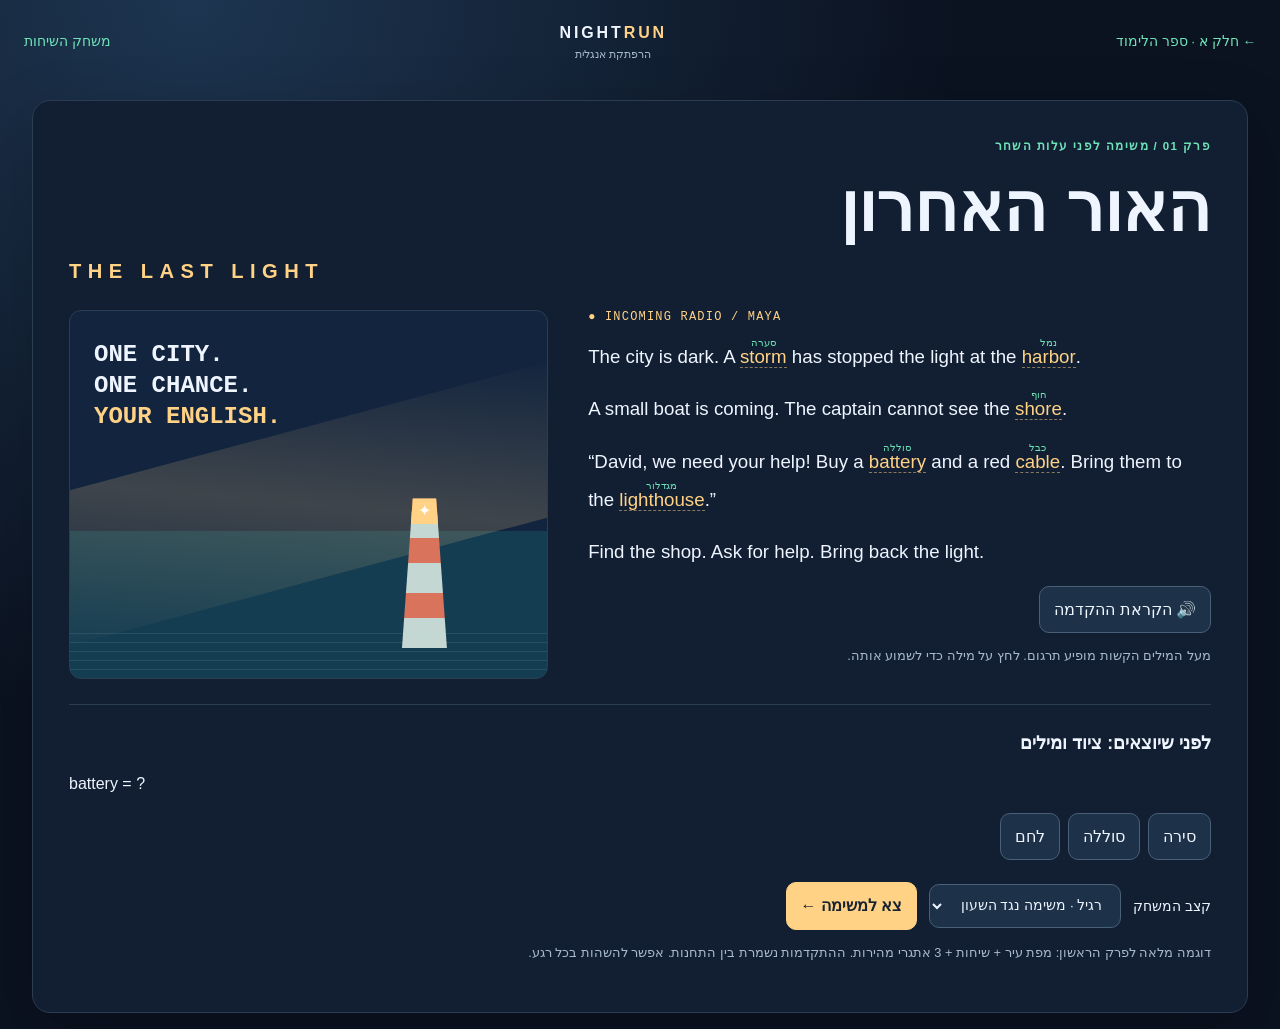
==== city.html @ 0353d04c "Add Night Run city RPG chapter with timed word games, narration and original music" ====
<!doctype html><html lang="he" dir="rtl"><head><meta charset="utf-8"><meta name="viewport" content="width=device-width,initial-scale=1"><meta name="theme-color" content="#0c1425"><title>האור האחרון · Night Run</title><link rel="stylesheet" href="city.css?v=1"></head><body>
<header><a href="index.html">← חלק א · ספר הלימוד</a><span class="brand">NIGHT<span>RUN</span> <small>הרפתקת אנגלית</small></span><a href="game.html">משחק השיחות</a></header>
<main>
<section id="intro" class="intro panel"><div class="kicker">פרק 01 / משימה לפני עלות השחר</div><h1>האור האחרון<span lang="en" dir="ltr">THE LAST LIGHT</span></h1><div class="intro-grid"><div><div class="radio-tag">● INCOMING RADIO / MAYA</div><div class="english-intro" lang="en" dir="ltr"><p>The city is dark. A <ruby>storm<rt>סערה</rt></ruby> has stopped the light at the <ruby>harbor<rt>נמל</rt></ruby>.</p><p>A small boat is coming. The captain cannot see the <ruby>shore<rt>חוף</rt></ruby>.</p><p>“David, we need your help! Buy a <ruby>battery<rt>סוללה</rt></ruby> and a red <ruby>cable<rt>כבל</rt></ruby>. Bring them to the <ruby>lighthouse<rt>מגדלור</rt></ruby>.”</p><p>Find the shop. Ask for help. Bring back the light.</p></div><button id="readIntro">🔊 הקראת ההקדמה</button><p class="subtle">מעל המילים הקשות מופיע תרגום. לחץ על מילה כדי לשמוע אותה.</p></div><div class="poster" aria-label="מגדלור מאיר עיר בלילה"><div class="beam"></div><div class="tower"><div class="lantern">✦</div></div><div class="sea-lines"></div><span>ONE CITY.<br>ONE CHANCE.<br><b>YOUR ENGLISH.</b></span></div></div>
<div class="prep"><h2>לפני שיוצאים: ציוד ומילים</h2><p id="vocabPrompt" lang="en" dir="ltr"></p><div id="vocabChoices"></div><p id="vocabFeedback" role="status"></p></div>
<div class="launch"><label>קצב המשחק <select id="difficulty"><option value="slow">רגוע · לומדים ומתרגלים</option><option value="normal" selected>רגיל · משימה נגד השעון</option><option value="fast">מהיר · אתגר זריזות</option></select></label><button id="start" class="primary">צא למשימה ←</button><button id="continue" hidden>המשך מהתחנה השמורה</button></div><p class="subtle">דוגמה מלאה לפרק הראשון: מפת עיר + שיחות + 3 אתגרי מהירות. ההתקדמות נשמרת בין התחנות. אפשר להשהות בכל רגע.</p></section>
<section id="play" hidden>
<div class="hud panel"><div><small>MISSION 01</small><strong id="objective">מצא את מאיה בכיכר</strong></div><div class="hud-numbers"><span>◷ <b id="clock">4:00</b></span><span>★ <b id="points">0</b></span><span id="shields" aria-label="נסיונות">◆◆◆◆◆</span></div></div>
<div class="play-layout"><div class="world-wrap panel"><div class="map-bar"><span>PORT LUMEN / CITY MAP</span><span id="mapHint">לחץ על המפה כדי ללכת</span></div><canvas id="city" width="960" height="720" tabindex="0" aria-label="מפת עיר מלמעלה. תנועה בחצים או בלחיצה. אפשר גם לבחור יעד בכפתורים מתחת למפה."></canvas><div class="map-bottom"><span><i class="dot"></i> אתה · <span class="gold">◎</span> היעד הבא</span><button id="talk" disabled>💬 דבר עם הדמות</button></div></div><aside class="panel field-notes"><div class="kicker">FIELD NOTES</div><h2>יומן המשימה</h2><ol id="questList"><li>מצא את חנות האלקטרוניקה</li><li>קנה סוללה וכבל אדום</li><li>הגע למגדלור והחזר את האור</li></ol><div id="inventory">🎒 התיק ריק · תקציב: 12 מטבעות</div><p id="radio" role="status">Maya: Meet me in the square.</p><div class="destinations"><button data-go="maya">לך למאיה · Maya</button><button data-go="shop">לך לחנות · Shop</button><button data-go="harbor">לך לנמל · Harbor</button><button data-go="beacon">לך למגדלור · Lighthouse</button></div><p class="subtle">יעדים חדשים ייפתחו אחרי השיחות. במחשב: חצים / WASD. בטלפון: גע ביעד או השתמש בחצים.</p></aside></div>
<div class="bottom-controls"><div class="dpad" aria-label="תנועה"><button data-move="up" aria-label="למעלה">↑</button><div><button data-move="left" aria-label="שמאלה">←</button><button data-move="down" aria-label="למטה">↓</button><button data-move="right" aria-label="ימינה">→</button></div></div><div class="toggles"><button id="pause">Ⅱ השהה</button><button id="music" aria-pressed="true">♫ מוזיקה פועלת</button><button id="voice" aria-pressed="true">🔊 הקראה</button><button id="reset">מסע חדש</button></div></div>
</section>
<section id="complete" class="panel finish" hidden><div class="kicker">MISSION COMPLETE</div><h1>האור חזר.</h1><p lang="en" dir="ltr">The light is on. The boat is safe. But who sent the message from the old warehouse?</p><p>הסירה הגיעה לנמל. ואז מכשיר הקשר מתעורר: „יש מישהו במחסן הישן...”</p><div id="finalScore"></div><p>סיימת את הדוגמה המלאה לפרק 1. לפרק הבא מתוכנן חיפוש במחסן, מפה רחבה יותר ושיחות מורכבות יותר.</p><button id="again" class="primary">שחק שוב</button><a href="index.html">חזרה לספר</a></section>
</main>
<div id="overlay" class="overlay" hidden><section class="dialog panel" role="dialog" aria-modal="true" aria-labelledby="dialogTitle"><div class="dialog-top"><span id="dialogTag" class="kicker"></span><button id="dialogPause">Ⅱ השהה</button><button id="dialogRead" aria-label="השמע את השיחה">🔊</button></div><h2 id="dialogTitle"></h2><p id="dialogEnglish" lang="en" dir="ltr"></p><p id="dialogHebrew"></p><div id="dialogBody"></div><div id="arena" hidden><div id="challengePrompt" lang="en" dir="ltr"></div><div id="field"><div id="catcher" aria-label="הדמות שלך">▲</div></div><div id="laneControls"><button data-lane="0">1 · שמאל / עליון</button><button data-lane="1">2 · אמצע</button><button data-lane="2">3 · ימין / תחתון</button></div><p id="roundStatus" aria-live="polite"></p><button id="assist">עזרה: בחירה בלי תנועה</button><div id="staticAnswers" hidden></div></div><p id="dialogFeedback" role="status"></p><button id="dialogAction" class="primary">המשך ←</button></section></div>
<script src="city-data.js?v=1"></script><script src="city.js?v=1"></script></body></html>
---- city.css ----
:root{color-scheme:dark;--bg:#0b1220;--panel:#121f32;--ink:#eef5ff;--muted:#a8bacd;--line:#2a3d53;--gold:#ffd285;--mint:#6ee3b8}*{box-sizing:border-box}body{margin:0;background:radial-gradient(ellipse at 15% 0,#1d3550,transparent 50%),var(--bg);font:16px/1.6 Arial,sans-serif;color:var(--ink)}button,select{font:inherit;color:var(--ink);border:1px solid #486078;background:#1d3148;border-radius:10px;padding:10px 14px;min-height:44px;cursor:pointer}button:hover:not(:disabled){background:#2d4b67}button:disabled{opacity:.45;cursor:default}button:focus-visible,a:focus-visible,canvas:focus-visible{outline:3px solid var(--gold);outline-offset:3px}a{color:var(--mint)}header{max-width:1400px;margin:auto;display:flex;align-items:center;justify-content:space-between;padding:20px 24px;gap:14px}header a{font-size:.85rem;text-decoration:none}.brand{font-weight:900;letter-spacing:.18em;direction:ltr}.brand>span{color:var(--gold)}.brand small{letter-spacing:0;font-weight:normal;display:block;text-align:center;color:var(--muted);font-size:.7rem}main{max-width:1260px;margin:16px auto;padding:0 22px}.panel{background:var(--panel);border:1px solid var(--line);border-radius:18px;box-shadow:0 20px 65px #0003}.intro{padding:36px}.kicker{font-size:.72rem;letter-spacing:.12em;color:var(--mint);font-weight:bold}h1{font-size:clamp(2.5rem,6vw,4.2rem);line-height:1.1;margin:16px 0 28px}h1>span{display:block;color:var(--gold);font-size:.3em;letter-spacing:.32em;margin-top:15px}h2{line-height:1.3}.intro-grid{display:grid;grid-template-columns:1.3fr 1fr;gap:40px}.radio-tag{color:var(--gold);font:12px monospace;letter-spacing:.1em;direction:ltr}.english-intro{font-size:1.17rem;line-height:2.05}.english-intro p{margin:14px 0}ruby{color:var(--gold);cursor:pointer;border-bottom:1px dashed #ffd28580}rt{font-size:.65rem;color:var(--mint)}.subtle{font-size:.8rem;color:var(--muted)}.poster{min-height:330px;position:relative;overflow:hidden;background:linear-gradient(#12243e 60%,#153d52 60%);border-radius:12px;border:1px solid var(--line);direction:ltr}.poster>span{position:absolute;left:24px;top:28px;font:900 1.5rem/1.3 monospace;z-index:2}.poster b{color:var(--gold)}.tower{position:absolute;bottom:30px;right:21%;height:150px;width:45px;background:repeating-linear-gradient(0deg,#c5d7d2 0 30px,#da735b 30px 55px);clip-path:polygon(24% 0,76% 0,100% 100%,0 100%)}.lantern{background:#ffd285;color:#fff;position:absolute;top:0;width:100%;text-align:center}.beam{position:absolute;top:32%;left:-10%;width:120%;height:150px;background:linear-gradient(20deg,transparent,#ffd28530,transparent);transform:rotate(-15deg)}.sea-lines{position:absolute;bottom:0;width:100%;height:45px;background:repeating-linear-gradient(0deg,transparent 0 8px,#b2e6f01c 8px 9px)}.prep{margin-top:25px;border-top:1px solid var(--line);padding-top:12px}.prep h2{font-size:1.1rem}.prep button{margin-inline-end:8px}.launch{display:flex;align-items:center;gap:12px;flex-wrap:wrap;margin-top:22px}.launch label{font-size:.85rem}.launch select{margin-inline-start:8px}.primary{background:var(--gold);color:#182332;border-color:var(--gold);font-weight:bold}.primary:hover:not(:disabled){background:#ffe1a9}.hud{display:flex;justify-content:space-between;align-items:center;padding:16px 22px;gap:16px;margin-bottom:16px}.hud small,.hud strong{display:block}.hud small{color:var(--mint);font:11px monospace}.hud strong{font-size:1.05rem}.hud-numbers{display:flex;gap:18px;direction:ltr;color:var(--gold)}.play-layout{display:grid;grid-template-columns:minmax(0,1fr) 255px;gap:16px;direction:ltr}.world-wrap,.field-notes{direction:rtl}.world-wrap{overflow:hidden}.map-bar,.map-bottom{display:flex;align-items:center;justify-content:space-between;gap:10px;padding:12px 16px;font-size:.72rem}.map-bar{direction:ltr;font-family:monospace}.map-bar span:first-child{color:var(--mint)}#city{display:block;width:100%;height:auto;background:#17283c;touch-action:none;image-rendering:pixelated}.field-notes{padding:22px}.field-notes h2{font-size:1.25rem}.field-notes ol{padding-inline-start:20px;color:var(--muted);font-size:.9rem}.field-notes li{margin:15px 0}.field-notes li.done{color:var(--mint);text-decoration:line-through}#inventory{font-size:.85rem;border-block:1px solid var(--line);padding:15px 0;color:var(--gold)}#radio{font-size:.9rem;color:var(--mint);direction:ltr}.destinations{display:grid;gap:8px}.destinations button{font-size:.8rem;text-align:start}.dot{display:inline-block;width:8px;height:8px;border-radius:50%;background:var(--mint)}.gold{color:var(--gold)}.bottom-controls{display:flex;align-items:center;justify-content:space-between;gap:12px;margin:16px 0}.dpad{direction:ltr;text-align:center;min-width:142px}.dpad>button{margin-bottom:4px}.dpad button{padding:4px;min-width:44px;touch-action:none;user-select:none}.toggles{display:flex;gap:8px;flex-wrap:wrap;font-size:.85rem}.overlay{position:fixed;inset:0;background:#050a14d9;backdrop-filter:blur(5px);z-index:20;display:flex;justify-content:center;align-items:center;padding:20px;overflow:auto}.dialog{width:min(760px,100%);padding:24px;max-height:94dvh;overflow:auto}.dialog-top{display:flex;justify-content:space-between;align-items:center}.dialog h2{margin:12px 0}.dialog #dialogEnglish{font-size:1.2rem;line-height:1.5;color:var(--gold)}#dialogHebrew{color:var(--muted);font-size:.9rem}#dialogBody{display:grid;gap:10px}#dialogFeedback{font-weight:bold;color:var(--mint)}#dialogAction{margin-top:10px}#field{height:290px;position:relative;border:1px solid #3d5a71;background:repeating-linear-gradient(90deg,#102438 0 calc(33.333% - 1px),#34536b calc(33.333% - 1px) 33.333%);overflow:hidden;border-radius:12px;direction:ltr;touch-action:none;margin-top:12px}#field.side{background:repeating-linear-gradient(0deg,#102438 0 calc(33.333% - 1px),#34536b calc(33.333% - 1px) 33.333%)}.word-token{position:absolute;min-width:72px;max-width:31%;padding:10px 8px;border:1px solid #6b9bb2;background:#22445b;border-radius:14px;text-align:center;font-weight:bold;color:white;transform:translate(-50%,-50%);font-size:1rem;user-select:none;box-shadow:0 4px 10px #0003}.word-token.balloon{border-radius:50% 50% 45% 45%;min-width:85px;min-height:60px;background:#31546a}.word-token.balloon:after{content:'';position:absolute;width:1px;height:20px;background:#80b4c2;bottom:-20px;left:50%}#catcher{position:absolute;width:64px;height:36px;color:var(--mint);background:#183f42;border:2px solid var(--mint);border-radius:10px;transform:translate(-50%,-50%);text-align:center;font-size:22px;line-height:30px;z-index:3;transition:left .08s,top .08s}#laneControls{display:flex;gap:8px;direction:ltr;margin-top:10px}#laneControls button{flex:1;font-size:.8rem;padding:8px 4px}#laneControls button.active{border-color:var(--mint);background:#1c524d}#challengePrompt{direction:ltr;text-align:center;font-size:1.3rem;color:var(--gold);font-weight:bold}#staticAnswers{display:flex;gap:8px;flex-wrap:wrap;margin-top:10px}#roundStatus{font-size:.85rem;color:var(--muted)}.finish{text-align:center;padding:50px 24px;max-width:780px;margin:50px auto}.finish h1{color:var(--gold)}.finish a{display:block;margin-top:20px}#finalScore{font-size:1.5rem;color:var(--mint);margin:24px}[hidden]{display:none!important}body.modal-open{overflow:hidden}@media(max-width:850px){.play-layout{grid-template-columns:1fr}.field-notes{padding:16px}.field-notes ol{display:flex;gap:20px;flex-wrap:wrap;margin:10px 0}.field-notes li{margin:3px 0}.destinations{grid-template-columns:repeat(2,1fr)}.field-notes .subtle{display:none}.intro-grid{gap:20px}.poster{min-height:300px}.hud{padding:14px}.hud-numbers{gap:10px;font-size:.85rem}}@media(max-width:560px){header{padding:14px;gap:8px}.brand small{display:none}header a{font-size:.7rem}.brand{font-size:.8rem}main{padding:0 10px;margin:6px auto}.intro{padding:22px}.intro-grid{grid-template-columns:1fr}.poster{min-height:200px;order:-1}.tower{height:120px}.poster>span{font-size:1.15rem;top:20px}.english-intro{font-size:1rem}.hud{align-items:start;gap:8px}.hud strong{font-size:.85rem}.hud-numbers{flex-wrap:wrap;justify-content:end;max-width:145px}.map-bar{font-size:.6rem;padding:10px}.map-bottom{padding:10px;font-size:.7rem}.bottom-controls{align-items:start}.toggles button{font-size:.75rem;padding:8px}.dialog{padding:18px}.overlay{padding:10px}.dialog #dialogEnglish{font-size:1.05rem}#field{height:265px}#laneControls button{font-size:.7rem}.launch select{max-width:100%;margin:8px 0}.launch label{width:100%}.word-token{font-size:.88rem;padding:9px 4px;min-width:60px}.prep button{margin-top:6px}}@media(prefers-reduced-motion:reduce){*{scroll-behavior:auto!important;transition:none!important}}
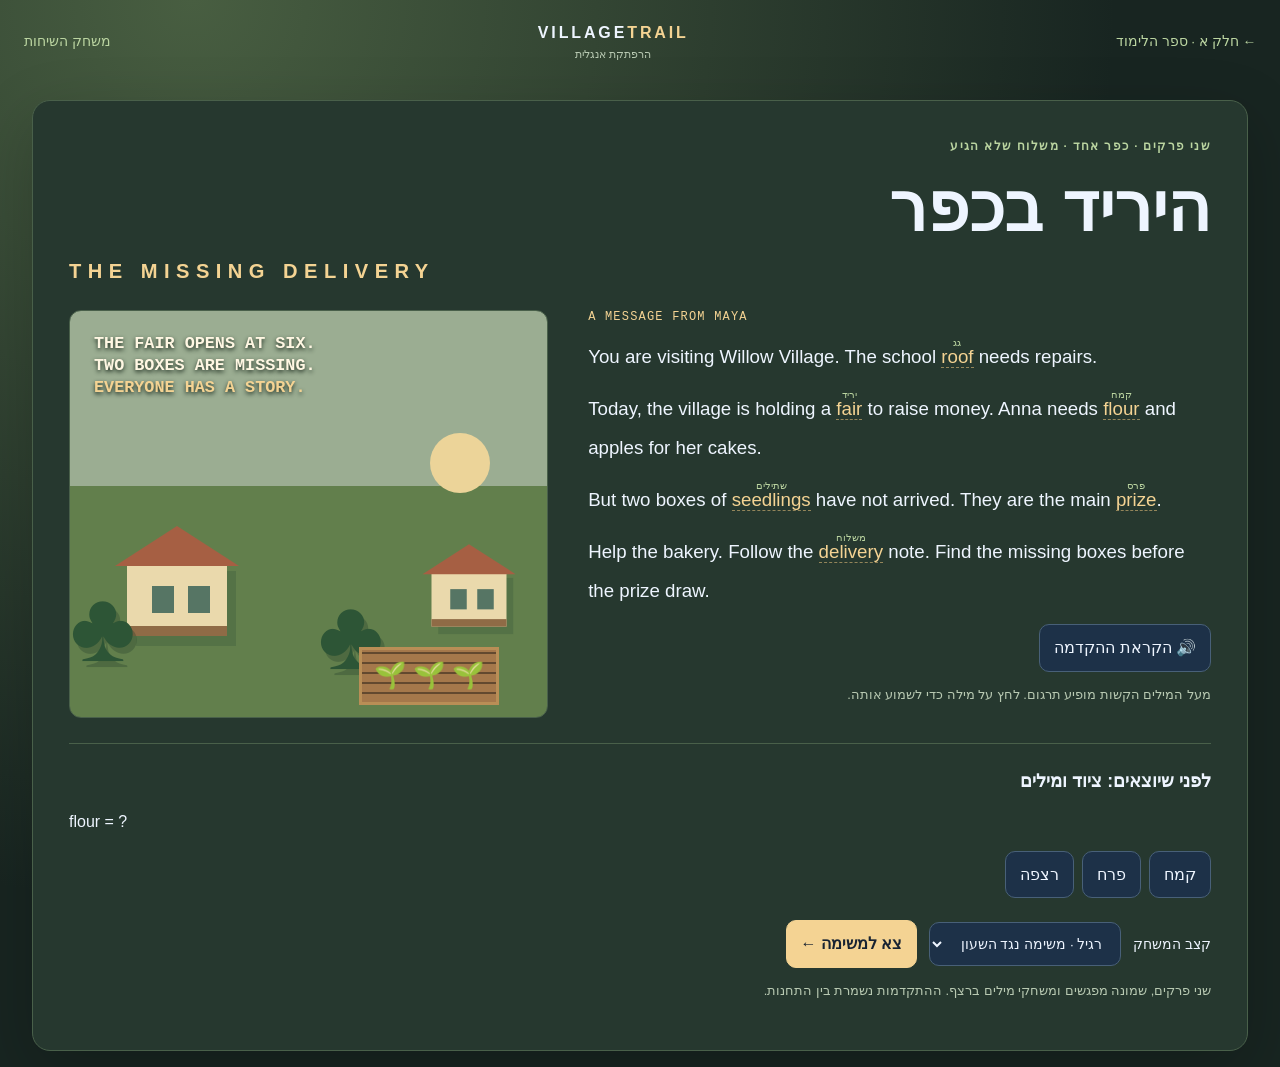
==== commit 005c191d: "Expand village fair into two chapters with 78 continuous narrated challenges" ====
--- a/city.html
+++ b/city.html
@@ -1,15 +1,15 @@
-<!doctype html><html lang="he" dir="rtl"><head><meta charset="utf-8"><meta name="viewport" content="width=device-width,initial-scale=1"><meta name="theme-color" content="#0c1425"><title>האור האחרון · Night Run</title><link rel="stylesheet" href="city.css?v=1"></head><body>
-<header><a href="index.html">← חלק א · ספר הלימוד</a><span class="brand">NIGHT<span>RUN</span> <small>הרפתקת אנגלית</small></span><a href="game.html">משחק השיחות</a></header>
+<!doctype html><html lang="he" dir="rtl"><head><meta charset="utf-8"><meta name="viewport" content="width=device-width,initial-scale=1"><meta name="theme-color" content="#0c1425"><title>היריד בכפר · Village Trail</title><link rel="stylesheet" href="city.css?v=village2"></head><body>
+<header><a href="index.html">← חלק א · ספר הלימוד</a><span class="brand">VILLAGE<span>TRAIL</span> <small>הרפתקת אנגלית</small></span><a href="game.html">משחק השיחות</a></header>
 <main>
-<section id="intro" class="intro panel"><div class="kicker">פרק 01 / משימה לפני עלות השחר</div><h1>האור האחרון<span lang="en" dir="ltr">THE LAST LIGHT</span></h1><div class="intro-grid"><div><div class="radio-tag">● INCOMING RADIO / MAYA</div><div class="english-intro" lang="en" dir="ltr"><p>The city is dark. A <ruby>storm<rt>סערה</rt></ruby> has stopped the light at the <ruby>harbor<rt>נמל</rt></ruby>.</p><p>A small boat is coming. The captain cannot see the <ruby>shore<rt>חוף</rt></ruby>.</p><p>“David, we need your help! Buy a <ruby>battery<rt>סוללה</rt></ruby> and a red <ruby>cable<rt>כבל</rt></ruby>. Bring them to the <ruby>lighthouse<rt>מגדלור</rt></ruby>.”</p><p>Find the shop. Ask for help. Bring back the light.</p></div><button id="readIntro">🔊 הקראת ההקדמה</button><p class="subtle">מעל המילים הקשות מופיע תרגום. לחץ על מילה כדי לשמוע אותה.</p></div><div class="poster" aria-label="מגדלור מאיר עיר בלילה"><div class="beam"></div><div class="tower"><div class="lantern">✦</div></div><div class="sea-lines"></div><span>ONE CITY.<br>ONE CHANCE.<br><b>YOUR ENGLISH.</b></span></div></div>
+<section id="intro" class="intro panel"><div class="kicker">שני פרקים · כפר אחד · משלוח שלא הגיע</div><h1>היריד בכפר<span lang="en" dir="ltr">THE MISSING DELIVERY</span></h1><div class="intro-grid"><div><div class="radio-tag">A MESSAGE FROM MAYA</div><div class="english-intro" lang="en" dir="ltr"><p>You are visiting Willow Village. The school <ruby>roof<rt>גג</rt></ruby> needs repairs.</p><p>Today, the village is holding a <ruby>fair<rt>יריד</rt></ruby> to raise money. Anna needs <ruby>flour<rt>קמח</rt></ruby> and apples for her cakes.</p><p>But two boxes of <ruby>seedlings<rt>שתילים</rt></ruby> have not arrived. They are the main <ruby>prize<rt>פרס</rt></ruby>.</p><p>Help the bakery. Follow the <ruby>delivery<rt>משלוח</rt></ruby> note. Find the missing boxes before the prize draw.</p></div><button id="readIntro">🔊 הקראת ההקדמה</button><p class="subtle">מעל המילים הקשות מופיע תרגום. לחץ על מילה כדי לשמוע אותה.</p></div><div class="poster village-poster" aria-label="בתי כפר, מטע וארגזי שתילים"><div class="village-sun"></div><div class="cottage c1"></div><div class="cottage c2"></div><div class="orchard-tree t1">♣</div><div class="orchard-tree t2">♣</div><div class="plant-crate">🌱 🌱 🌱</div><span>THE FAIR OPENS AT SIX.<br>TWO BOXES ARE MISSING.<br><b>EVERYONE HAS A STORY.</b></span></div></div>
 <div class="prep"><h2>לפני שיוצאים: ציוד ומילים</h2><p id="vocabPrompt" lang="en" dir="ltr"></p><div id="vocabChoices"></div><p id="vocabFeedback" role="status"></p></div>
-<div class="launch"><label>קצב המשחק <select id="difficulty"><option value="slow">רגוע · לומדים ומתרגלים</option><option value="normal" selected>רגיל · משימה נגד השעון</option><option value="fast">מהיר · אתגר זריזות</option></select></label><button id="start" class="primary">צא למשימה ←</button><button id="continue" hidden>המשך מהתחנה השמורה</button></div><p class="subtle">דוגמה מלאה לפרק הראשון: מפת עיר + שיחות + 3 אתגרי מהירות. ההתקדמות נשמרת בין התחנות. אפשר להשהות בכל רגע.</p></section>
+<div class="launch"><label>קצב המשחק <select id="difficulty"><option value="slow">רגוע · לומדים ומתרגלים</option><option value="normal" selected>רגיל · משימה נגד השעון</option><option value="fast">מהיר · אתגר זריזות</option></select></label><button id="start" class="primary">צא למשימה ←</button><button id="continue" hidden>המשך מהתחנה השמורה</button></div><p class="subtle">שני פרקים, שמונה מפגשים ומשחקי מילים ברצף. ההתקדמות נשמרת בין התחנות.</p></section>
 <section id="play" hidden>
-<div class="hud panel"><div><small>MISSION 01</small><strong id="objective">מצא את מאיה בכיכר</strong></div><div class="hud-numbers"><span>◷ <b id="clock">4:00</b></span><span>★ <b id="points">0</b></span><span id="shields" aria-label="נסיונות">◆◆◆◆◆</span></div></div>
-<div class="play-layout"><div class="world-wrap panel"><div class="map-bar"><span>PORT LUMEN / CITY MAP</span><span id="mapHint">לחץ על המפה כדי ללכת</span></div><canvas id="city" width="960" height="720" tabindex="0" aria-label="מפת עיר מלמעלה. תנועה בחצים או בלחיצה. אפשר גם לבחור יעד בכפתורים מתחת למפה."></canvas><div class="map-bottom"><span><i class="dot"></i> אתה · <span class="gold">◎</span> היעד הבא</span><button id="talk" disabled>💬 דבר עם הדמות</button></div></div><aside class="panel field-notes"><div class="kicker">FIELD NOTES</div><h2>יומן המשימה</h2><ol id="questList"><li>מצא את חנות האלקטרוניקה</li><li>קנה סוללה וכבל אדום</li><li>הגע למגדלור והחזר את האור</li></ol><div id="inventory">🎒 התיק ריק · תקציב: 12 מטבעות</div><p id="radio" role="status">Maya: Meet me in the square.</p><div class="destinations"><button data-go="maya">לך למאיה · Maya</button><button data-go="shop">לך לחנות · Shop</button><button data-go="harbor">לך לנמל · Harbor</button><button data-go="beacon">לך למגדלור · Lighthouse</button></div><p class="subtle">יעדים חדשים ייפתחו אחרי השיחות. במחשב: חצים / WASD. בטלפון: גע ביעד או השתמש בחצים.</p></aside></div>
+<div class="hud panel"><div><small id="chapterLabel">פרק 1 · ההזמנה החסרה</small><strong id="objective">מצא את מאיה בכיכר</strong></div><div class="hud-numbers"><span>◷ <b id="clock">4:00</b></span><span>★ <b id="points">0</b></span><span id="shields" aria-label="נסיונות">◆◆◆◆◆</span></div></div>
+<div class="play-layout"><div class="world-wrap panel"><div class="map-bar"><span>WILLOW VILLAGE / MAP</span><span id="mapHint">לחץ על המפה כדי ללכת</span></div><canvas id="city" width="960" height="720" tabindex="0" aria-label="מפת כפר מלמעלה. תנועה בחצים או בלחיצה. אפשר גם לבחור יעד בכפתורים מתחת למפה."></canvas><div class="map-bottom"><span><i class="dot"></i> אתה · <span class="gold">◎</span> היעד הבא</span><button id="talk" disabled>💬 דבר עם הדמות</button></div></div><aside class="panel field-notes"><div class="kicker">FIELD NOTES</div><h2>יומן המשימה</h2><ol id="questList"><li>מצא את השוק</li><li>קנה מצרכים למאפייה</li><li>ברר לאן נמסרו הארגזים</li></ol><div id="inventory">🎒 התיק ריק · 18 מטבעות</div><p id="radio" role="status">Maya: Meet me in the village square.</p><div class="destinations"><button data-go="square">כיכר הכפר · Maya</button><button data-go="market">השוק · Anna</button><button data-go="school">בית הספר · Tom</button><button data-go="yard">חצר המשלוחים · Leo</button><button data-go="orchard">המטע · Ruth</button><button data-go="mill">הטחנה · Eli</button><button data-go="bridge">הגשר · Maya</button><button data-go="hall">אולם הכפר · Anna</button></div></aside></div>
 <div class="bottom-controls"><div class="dpad" aria-label="תנועה"><button data-move="up" aria-label="למעלה">↑</button><div><button data-move="left" aria-label="שמאלה">←</button><button data-move="down" aria-label="למטה">↓</button><button data-move="right" aria-label="ימינה">→</button></div></div><div class="toggles"><button id="pause">Ⅱ השהה</button><button id="music" aria-pressed="true">♫ מוזיקה פועלת</button><button id="voice" aria-pressed="true">🔊 הקראה</button><button id="reset">מסע חדש</button></div></div>
 </section>
-<section id="complete" class="panel finish" hidden><div class="kicker">MISSION COMPLETE</div><h1>האור חזר.</h1><p lang="en" dir="ltr">The light is on. The boat is safe. But who sent the message from the old warehouse?</p><p>הסירה הגיעה לנמל. ואז מכשיר הקשר מתעורר: „יש מישהו במחסן הישן...”</p><div id="finalScore"></div><p>סיימת את הדוגמה המלאה לפרק 1. לפרק הבא מתוכנן חיפוש במחסן, מפה רחבה יותר ושיחות מורכבות יותר.</p><button id="again" class="primary">שחק שוב</button><a href="index.html">חזרה לספר</a></section>
+<section id="complete" class="panel finish" hidden><div class="kicker">TWO CHAPTERS COMPLETE</div><h1>כולם תרמו בדרך שלהם.</h1><p lang="en" dir="ltr">The plants are here. The fair is open. The school will have a new roof.</p><p id="endingStory"></p><div id="finalScore"></div><button id="again" class="primary">ביקור נוסף בכפר</button><a href="index.html">חזרה לספר</a></section>
 </main>
 <div id="overlay" class="overlay" hidden><section class="dialog panel" role="dialog" aria-modal="true" aria-labelledby="dialogTitle"><div class="dialog-top"><span id="dialogTag" class="kicker"></span><button id="dialogPause">Ⅱ השהה</button><button id="dialogRead" aria-label="השמע את השיחה">🔊</button></div><h2 id="dialogTitle"></h2><p id="dialogEnglish" lang="en" dir="ltr"></p><p id="dialogHebrew"></p><div id="dialogBody"></div><div id="arena" hidden><div id="challengePrompt" lang="en" dir="ltr"></div><div id="field"><div id="catcher" aria-label="הדמות שלך">▲</div></div><div id="laneControls"><button data-lane="0">1 · שמאל / עליון</button><button data-lane="1">2 · אמצע</button><button data-lane="2">3 · ימין / תחתון</button></div><p id="roundStatus" aria-live="polite"></p><button id="assist">עזרה: בחירה בלי תנועה</button><div id="staticAnswers" hidden></div></div><p id="dialogFeedback" role="status"></p><button id="dialogAction" class="primary">המשך ←</button></section></div>
-<script src="city-data.js?v=1"></script><script src="city.js?v=1"></script></body></html>
+<script src="city-data.js?v=village2"></script><script src="city.js?v=village2"></script></body></html>
--- a/city.css
+++ b/city.css
@@ -1 +1,4 @@
 :root{color-scheme:dark;--bg:#0b1220;--panel:#121f32;--ink:#eef5ff;--muted:#a8bacd;--line:#2a3d53;--gold:#ffd285;--mint:#6ee3b8}*{box-sizing:border-box}body{margin:0;background:radial-gradient(ellipse at 15% 0,#1d3550,transparent 50%),var(--bg);font:16px/1.6 Arial,sans-serif;color:var(--ink)}button,select{font:inherit;color:var(--ink);border:1px solid #486078;background:#1d3148;border-radius:10px;padding:10px 14px;min-height:44px;cursor:pointer}button:hover:not(:disabled){background:#2d4b67}button:disabled{opacity:.45;cursor:default}button:focus-visible,a:focus-visible,canvas:focus-visible{outline:3px solid var(--gold);outline-offset:3px}a{color:var(--mint)}header{max-width:1400px;margin:auto;display:flex;align-items:center;justify-content:space-between;padding:20px 24px;gap:14px}header a{font-size:.85rem;text-decoration:none}.brand{font-weight:900;letter-spacing:.18em;direction:ltr}.brand>span{color:var(--gold)}.brand small{letter-spacing:0;font-weight:normal;display:block;text-align:center;color:var(--muted);font-size:.7rem}main{max-width:1260px;margin:16px auto;padding:0 22px}.panel{background:var(--panel);border:1px solid var(--line);border-radius:18px;box-shadow:0 20px 65px #0003}.intro{padding:36px}.kicker{font-size:.72rem;letter-spacing:.12em;color:var(--mint);font-weight:bold}h1{font-size:clamp(2.5rem,6vw,4.2rem);line-height:1.1;margin:16px 0 28px}h1>span{display:block;color:var(--gold);font-size:.3em;letter-spacing:.32em;margin-top:15px}h2{line-height:1.3}.intro-grid{display:grid;grid-template-columns:1.3fr 1fr;gap:40px}.radio-tag{color:var(--gold);font:12px monospace;letter-spacing:.1em;direction:ltr}.english-intro{font-size:1.17rem;line-height:2.05}.english-intro p{margin:14px 0}ruby{color:var(--gold);cursor:pointer;border-bottom:1px dashed #ffd28580}rt{font-size:.65rem;color:var(--mint)}.subtle{font-size:.8rem;color:var(--muted)}.poster{min-height:330px;position:relative;overflow:hidden;background:linear-gradient(#12243e 60%,#153d52 60%);border-radius:12px;border:1px solid var(--line);direction:ltr}.poster>span{position:absolute;left:24px;top:28px;font:900 1.5rem/1.3 monospace;z-index:2}.poster b{color:var(--gold)}.tower{position:absolute;bottom:30px;right:21%;height:150px;width:45px;background:repeating-linear-gradient(0deg,#c5d7d2 0 30px,#da735b 30px 55px);clip-path:polygon(24% 0,76% 0,100% 100%,0 100%)}.lantern{background:#ffd285;color:#fff;position:absolute;top:0;width:100%;text-align:center}.beam{position:absolute;top:32%;left:-10%;width:120%;height:150px;background:linear-gradient(20deg,transparent,#ffd28530,transparent);transform:rotate(-15deg)}.sea-lines{position:absolute;bottom:0;width:100%;height:45px;background:repeating-linear-gradient(0deg,transparent 0 8px,#b2e6f01c 8px 9px)}.prep{margin-top:25px;border-top:1px solid var(--line);padding-top:12px}.prep h2{font-size:1.1rem}.prep button{margin-inline-end:8px}.launch{display:flex;align-items:center;gap:12px;flex-wrap:wrap;margin-top:22px}.launch label{font-size:.85rem}.launch select{margin-inline-start:8px}.primary{background:var(--gold);color:#182332;border-color:var(--gold);font-weight:bold}.primary:hover:not(:disabled){background:#ffe1a9}.hud{display:flex;justify-content:space-between;align-items:center;padding:16px 22px;gap:16px;margin-bottom:16px}.hud small,.hud strong{display:block}.hud small{color:var(--mint);font:11px monospace}.hud strong{font-size:1.05rem}.hud-numbers{display:flex;gap:18px;direction:ltr;color:var(--gold)}.play-layout{display:grid;grid-template-columns:minmax(0,1fr) 255px;gap:16px;direction:ltr}.world-wrap,.field-notes{direction:rtl}.world-wrap{overflow:hidden}.map-bar,.map-bottom{display:flex;align-items:center;justify-content:space-between;gap:10px;padding:12px 16px;font-size:.72rem}.map-bar{direction:ltr;font-family:monospace}.map-bar span:first-child{color:var(--mint)}#city{display:block;width:100%;height:auto;background:#17283c;touch-action:none;image-rendering:pixelated}.field-notes{padding:22px}.field-notes h2{font-size:1.25rem}.field-notes ol{padding-inline-start:20px;color:var(--muted);font-size:.9rem}.field-notes li{margin:15px 0}.field-notes li.done{color:var(--mint);text-decoration:line-through}#inventory{font-size:.85rem;border-block:1px solid var(--line);padding:15px 0;color:var(--gold)}#radio{font-size:.9rem;color:var(--mint);direction:ltr}.destinations{display:grid;gap:8px}.destinations button{font-size:.8rem;text-align:start}.dot{display:inline-block;width:8px;height:8px;border-radius:50%;background:var(--mint)}.gold{color:var(--gold)}.bottom-controls{display:flex;align-items:center;justify-content:space-between;gap:12px;margin:16px 0}.dpad{direction:ltr;text-align:center;min-width:142px}.dpad>button{margin-bottom:4px}.dpad button{padding:4px;min-width:44px;touch-action:none;user-select:none}.toggles{display:flex;gap:8px;flex-wrap:wrap;font-size:.85rem}.overlay{position:fixed;inset:0;background:#050a14d9;backdrop-filter:blur(5px);z-index:20;display:flex;justify-content:center;align-items:center;padding:20px;overflow:auto}.dialog{width:min(760px,100%);padding:24px;max-height:94dvh;overflow:auto}.dialog-top{display:flex;justify-content:space-between;align-items:center}.dialog h2{margin:12px 0}.dialog #dialogEnglish{font-size:1.2rem;line-height:1.5;color:var(--gold)}#dialogHebrew{color:var(--muted);font-size:.9rem}#dialogBody{display:grid;gap:10px}#dialogFeedback{font-weight:bold;color:var(--mint)}#dialogAction{margin-top:10px}#field{height:290px;position:relative;border:1px solid #3d5a71;background:repeating-linear-gradient(90deg,#102438 0 calc(33.333% - 1px),#34536b calc(33.333% - 1px) 33.333%);overflow:hidden;border-radius:12px;direction:ltr;touch-action:none;margin-top:12px}#field.side{background:repeating-linear-gradient(0deg,#102438 0 calc(33.333% - 1px),#34536b calc(33.333% - 1px) 33.333%)}.word-token{position:absolute;min-width:72px;max-width:31%;padding:10px 8px;border:1px solid #6b9bb2;background:#22445b;border-radius:14px;text-align:center;font-weight:bold;color:white;transform:translate(-50%,-50%);font-size:1rem;user-select:none;box-shadow:0 4px 10px #0003}.word-token.balloon{border-radius:50% 50% 45% 45%;min-width:85px;min-height:60px;background:#31546a}.word-token.balloon:after{content:'';position:absolute;width:1px;height:20px;background:#80b4c2;bottom:-20px;left:50%}#catcher{position:absolute;width:64px;height:36px;color:var(--mint);background:#183f42;border:2px solid var(--mint);border-radius:10px;transform:translate(-50%,-50%);text-align:center;font-size:22px;line-height:30px;z-index:3;transition:left .08s,top .08s}#laneControls{display:flex;gap:8px;direction:ltr;margin-top:10px}#laneControls button{flex:1;font-size:.8rem;padding:8px 4px}#laneControls button.active{border-color:var(--mint);background:#1c524d}#challengePrompt{direction:ltr;text-align:center;font-size:1.3rem;color:var(--gold);font-weight:bold}#staticAnswers{display:flex;gap:8px;flex-wrap:wrap;margin-top:10px}#roundStatus{font-size:.85rem;color:var(--muted)}.finish{text-align:center;padding:50px 24px;max-width:780px;margin:50px auto}.finish h1{color:var(--gold)}.finish a{display:block;margin-top:20px}#finalScore{font-size:1.5rem;color:var(--mint);margin:24px}[hidden]{display:none!important}body.modal-open{overflow:hidden}@media(max-width:850px){.play-layout{grid-template-columns:1fr}.field-notes{padding:16px}.field-notes ol{display:flex;gap:20px;flex-wrap:wrap;margin:10px 0}.field-notes li{margin:3px 0}.destinations{grid-template-columns:repeat(2,1fr)}.field-notes .subtle{display:none}.intro-grid{gap:20px}.poster{min-height:300px}.hud{padding:14px}.hud-numbers{gap:10px;font-size:.85rem}}@media(max-width:560px){header{padding:14px;gap:8px}.brand small{display:none}header a{font-size:.7rem}.brand{font-size:.8rem}main{padding:0 10px;margin:6px auto}.intro{padding:22px}.intro-grid{grid-template-columns:1fr}.poster{min-height:200px;order:-1}.tower{height:120px}.poster>span{font-size:1.15rem;top:20px}.english-intro{font-size:1rem}.hud{align-items:start;gap:8px}.hud strong{font-size:.85rem}.hud-numbers{flex-wrap:wrap;justify-content:end;max-width:145px}.map-bar{font-size:.6rem;padding:10px}.map-bottom{padding:10px;font-size:.7rem}.bottom-controls{align-items:start}.toggles button{font-size:.75rem;padding:8px}.dialog{padding:18px}.overlay{padding:10px}.dialog #dialogEnglish{font-size:1.05rem}#field{height:265px}#laneControls button{font-size:.7rem}.launch select{max-width:100%;margin:8px 0}.launch label{width:100%}.word-token{font-size:.88rem;padding:9px 4px;min-width:60px}.prep button{margin-top:6px}}@media(prefers-reduced-motion:reduce){*{scroll-behavior:auto!important;transition:none!important}}
+
+/* Village chapter: a warmer evening palette and a visible woven basket. */
+:root{--bg:#182521;--panel:#26382f;--line:#49604a;--gold:#f4d393;--mint:#bbd5a1;--muted:#b8c9b2}body{background:radial-gradient(ellipse at 15% 0,#485e41,transparent 60%),var(--bg)}.word-token{background:#3e6150;border-color:#a2c49a}.word-token.balloon{background:#7a4f43}.word-token.balloon:nth-child(2n){background:#446269}.word-token.balloon:nth-child(3n){background:#796837}#field{height:360px;background:repeating-linear-gradient(90deg,#293c30 0 calc(33.333% - 1px),#617a53 calc(33.333% - 1px) 33.333%)}#field.side{background:repeating-linear-gradient(0deg,#293c30 0 calc(33.333% - 1px),#617a53 calc(33.333% - 1px) 33.333%)}#challengePrompt{background:#17291f;border:1px solid #658062;border-radius:12px;padding:14px;min-height:65px;font-size:1.3rem}#catcher.basket{width:74px;height:39px;background:repeating-linear-gradient(0deg,transparent 0 6px,#57361f 6px 8px),repeating-linear-gradient(90deg,#b88447 0 8px,#d7a65e 8px 12px);border:3px solid #edc384;border-radius:5px 5px 21px 21px;box-shadow:0 6px 8px #0005}#catcher.basket:before{content:'';position:absolute;width:55px;height:29px;left:6px;top:-27px;border:4px solid #edc384;border-bottom:0;border-radius:36px 36px 0 0}#catcher.basket:after{content:'';position:absolute;inset:-5px -5px auto;height:7px;background:#e2b370;border-radius:8px}#catcher.runner{width:46px;height:45px;border:0;background:transparent}#catcher.runner:before{content:'';position:absolute;left:12px;top:13px;width:25px;height:28px;border-radius:8px;background:#e1ac61;box-shadow:-6px 13px 0 -3px #bdc7bf,9px 13px 0 -3px #bdc7bf}#catcher.runner:after{content:'';position:absolute;left:15px;top:0;width:20px;height:20px;border-radius:50%;background:#eac79e}#dialogFeedback{min-height:28px}.village-poster{background:linear-gradient(#9bad92 0 43%,#627f4c 43% 100%)}.village-poster>span{color:#fff7e3;text-shadow:0 2px 4px #162519;top:22px;font-size:1.05rem}.village-sun{position:absolute;right:12%;top:30%;width:60px;height:60px;background:#ecd499;border-radius:50%}.cottage{position:absolute;bottom:20%;width:100px;height:75px;background:#ead9ac;border-bottom:10px solid #8f6b46;box-shadow:9px 10px #203d3133}.cottage:before{content:'';position:absolute;left:-12px;top:-35px;border-left:62px solid transparent;border-right:62px solid transparent;border-bottom:40px solid #a65f43}.cottage:after{content:'';position:absolute;left:25px;top:25px;width:22px;height:27px;background:#567564;box-shadow:36px 0 #567564}.c1{left:12%}.c2{right:6%;transform:scale(.75)}.orchard-tree{position:absolute;bottom:10%;font-size:100px;line-height:1;color:#2d5536;text-shadow:4px 6px #28422c55}.t1{left:0}.t2{left:52%;bottom:8%}.plant-crate{position:absolute;right:10%;bottom:3%;padding:5px 12px;background:repeating-linear-gradient(0deg,#a5784b 0 8px,#63492f 8px 10px);font-size:26px;border:3px solid #b98e56}.field-notes .destinations{max-height:310px;overflow:auto}.map-bar{background:#293d31}.hud{background:#22362b}.brand>span{color:#f4d393}@media(max-width:560px){#field{height:320px}.dialog{padding:14px}#challengePrompt{font-size:1.1rem;padding:10px}.village-poster{min-height:240px}.village-poster>span{font-size:.85rem}.word-token{font-size:.9rem}.field-notes .destinations{max-height:180px}}
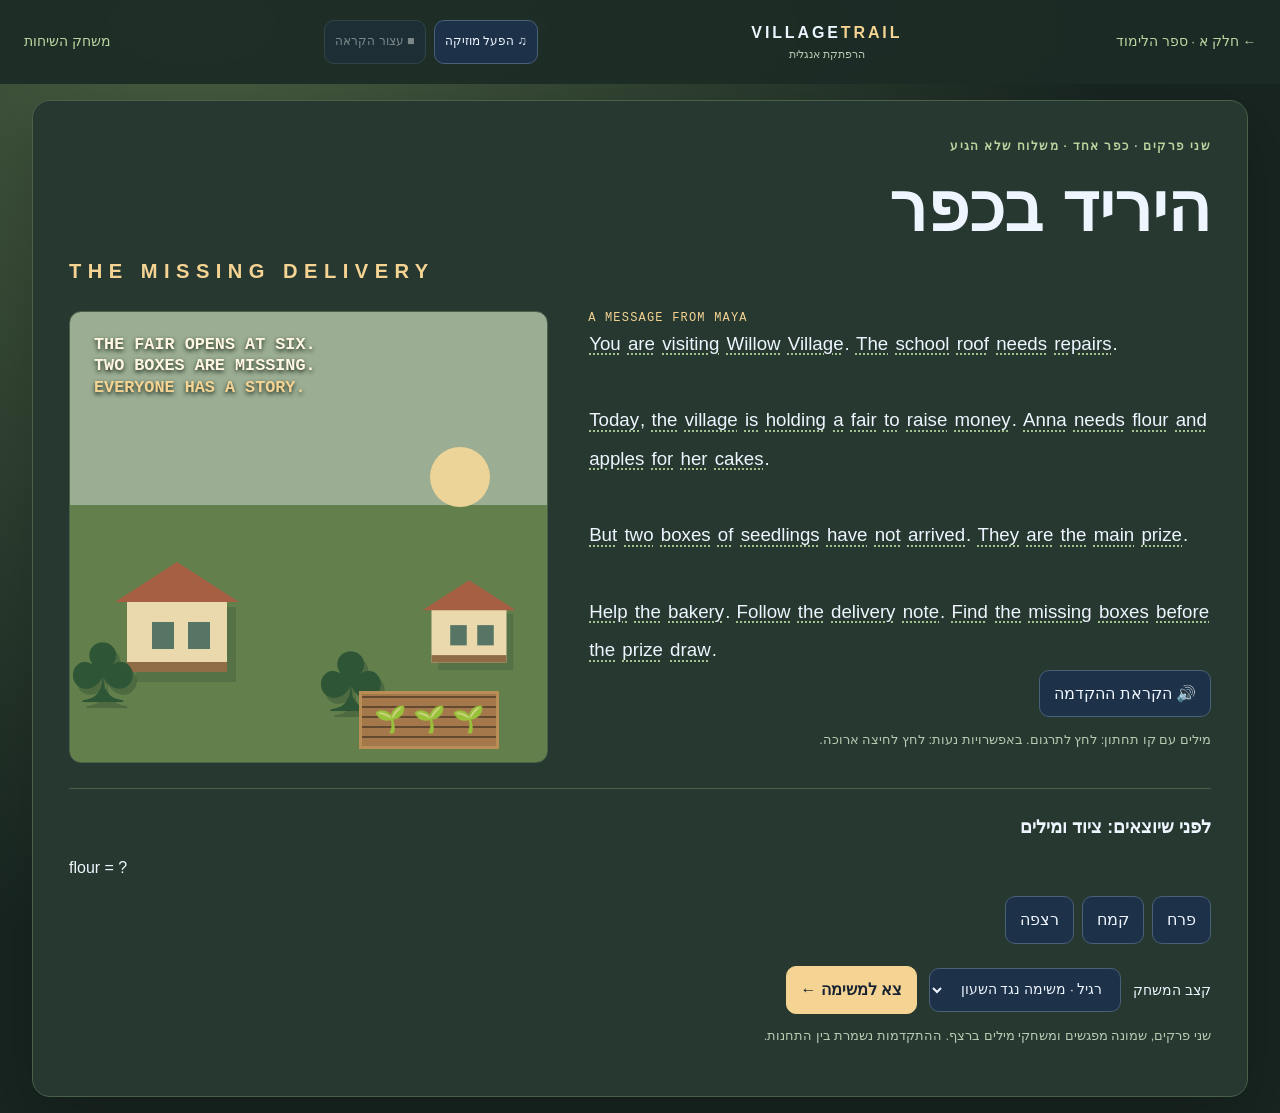
==== commit b3457321: "Mask spoken answers and add word translations, narration controls and quieter varied music" ====
--- a/city.html
+++ b/city.html
@@ -1,15 +1,16 @@
-<!doctype html><html lang="he" dir="rtl"><head><meta charset="utf-8"><meta name="viewport" content="width=device-width,initial-scale=1"><meta name="theme-color" content="#0c1425"><title>היריד בכפר · Village Trail</title><link rel="stylesheet" href="city.css?v=village2"></head><body>
-<header><a href="index.html">← חלק א · ספר הלימוד</a><span class="brand">VILLAGE<span>TRAIL</span> <small>הרפתקת אנגלית</small></span><a href="game.html">משחק השיחות</a></header>
+<!doctype html><html lang="he" dir="rtl"><head><meta charset="utf-8"><meta name="viewport" content="width=device-width,initial-scale=1"><meta name="theme-color" content="#0c1425"><title>היריד בכפר · Village Trail</title><link rel="stylesheet" href="city.css?v=village3"></head><body>
+<header><a href="index.html">← חלק א · ספר הלימוד</a><span class="brand">VILLAGE<span>TRAIL</span> <small>הרפתקת אנגלית</small></span><div class="sound-toolbar"><button id="music" aria-pressed="false">♫ הפעל מוזיקה</button><button id="speechStop" disabled>■ עצור הקראה</button></div><a href="game.html">משחק השיחות</a></header>
 <main>
-<section id="intro" class="intro panel"><div class="kicker">שני פרקים · כפר אחד · משלוח שלא הגיע</div><h1>היריד בכפר<span lang="en" dir="ltr">THE MISSING DELIVERY</span></h1><div class="intro-grid"><div><div class="radio-tag">A MESSAGE FROM MAYA</div><div class="english-intro" lang="en" dir="ltr"><p>You are visiting Willow Village. The school <ruby>roof<rt>גג</rt></ruby> needs repairs.</p><p>Today, the village is holding a <ruby>fair<rt>יריד</rt></ruby> to raise money. Anna needs <ruby>flour<rt>קמח</rt></ruby> and apples for her cakes.</p><p>But two boxes of <ruby>seedlings<rt>שתילים</rt></ruby> have not arrived. They are the main <ruby>prize<rt>פרס</rt></ruby>.</p><p>Help the bakery. Follow the <ruby>delivery<rt>משלוח</rt></ruby> note. Find the missing boxes before the prize draw.</p></div><button id="readIntro">🔊 הקראת ההקדמה</button><p class="subtle">מעל המילים הקשות מופיע תרגום. לחץ על מילה כדי לשמוע אותה.</p></div><div class="poster village-poster" aria-label="בתי כפר, מטע וארגזי שתילים"><div class="village-sun"></div><div class="cottage c1"></div><div class="cottage c2"></div><div class="orchard-tree t1">♣</div><div class="orchard-tree t2">♣</div><div class="plant-crate">🌱 🌱 🌱</div><span>THE FAIR OPENS AT SIX.<br>TWO BOXES ARE MISSING.<br><b>EVERYONE HAS A STORY.</b></span></div></div>
+<section id="intro" class="intro panel"><div class="kicker">שני פרקים · כפר אחד · משלוח שלא הגיע</div><h1>היריד בכפר<span lang="en" dir="ltr">THE MISSING DELIVERY</span></h1><div class="intro-grid"><div><div class="radio-tag">A MESSAGE FROM MAYA</div><div id="introText" class="english-intro" lang="en" dir="ltr"><p>You are visiting Willow Village. The school <ruby>roof<rt>גג</rt></ruby> needs repairs.</p><p>Today, the village is holding a <ruby>fair<rt>יריד</rt></ruby> to raise money. Anna needs <ruby>flour<rt>קמח</rt></ruby> and apples for her cakes.</p><p>But two boxes of <ruby>seedlings<rt>שתילים</rt></ruby> have not arrived. They are the main <ruby>prize<rt>פרס</rt></ruby>.</p><p>Help the bakery. Follow the <ruby>delivery<rt>משלוח</rt></ruby> note. Find the missing boxes before the prize draw.</p></div><button id="readIntro">🔊 הקראת ההקדמה</button><p class="subtle">מילים עם קו תחתון: לחץ לתרגום. באפשרויות נעות: לחץ לחיצה ארוכה.</p></div><div class="poster village-poster" aria-label="בתי כפר, מטע וארגזי שתילים"><div class="village-sun"></div><div class="cottage c1"></div><div class="cottage c2"></div><div class="orchard-tree t1">♣</div><div class="orchard-tree t2">♣</div><div class="plant-crate">🌱 🌱 🌱</div><span>THE FAIR OPENS AT SIX.<br>TWO BOXES ARE MISSING.<br><b>EVERYONE HAS A STORY.</b></span></div></div>
 <div class="prep"><h2>לפני שיוצאים: ציוד ומילים</h2><p id="vocabPrompt" lang="en" dir="ltr"></p><div id="vocabChoices"></div><p id="vocabFeedback" role="status"></p></div>
 <div class="launch"><label>קצב המשחק <select id="difficulty"><option value="slow">רגוע · לומדים ומתרגלים</option><option value="normal" selected>רגיל · משימה נגד השעון</option><option value="fast">מהיר · אתגר זריזות</option></select></label><button id="start" class="primary">צא למשימה ←</button><button id="continue" hidden>המשך מהתחנה השמורה</button></div><p class="subtle">שני פרקים, שמונה מפגשים ומשחקי מילים ברצף. ההתקדמות נשמרת בין התחנות.</p></section>
 <section id="play" hidden>
 <div class="hud panel"><div><small id="chapterLabel">פרק 1 · ההזמנה החסרה</small><strong id="objective">מצא את מאיה בכיכר</strong></div><div class="hud-numbers"><span>◷ <b id="clock">4:00</b></span><span>★ <b id="points">0</b></span><span id="shields" aria-label="נסיונות">◆◆◆◆◆</span></div></div>
 <div class="play-layout"><div class="world-wrap panel"><div class="map-bar"><span>WILLOW VILLAGE / MAP</span><span id="mapHint">לחץ על המפה כדי ללכת</span></div><canvas id="city" width="960" height="720" tabindex="0" aria-label="מפת כפר מלמעלה. תנועה בחצים או בלחיצה. אפשר גם לבחור יעד בכפתורים מתחת למפה."></canvas><div class="map-bottom"><span><i class="dot"></i> אתה · <span class="gold">◎</span> היעד הבא</span><button id="talk" disabled>💬 דבר עם הדמות</button></div></div><aside class="panel field-notes"><div class="kicker">FIELD NOTES</div><h2>יומן המשימה</h2><ol id="questList"><li>מצא את השוק</li><li>קנה מצרכים למאפייה</li><li>ברר לאן נמסרו הארגזים</li></ol><div id="inventory">🎒 התיק ריק · 18 מטבעות</div><p id="radio" role="status">Maya: Meet me in the village square.</p><div class="destinations"><button data-go="square">כיכר הכפר · Maya</button><button data-go="market">השוק · Anna</button><button data-go="school">בית הספר · Tom</button><button data-go="yard">חצר המשלוחים · Leo</button><button data-go="orchard">המטע · Ruth</button><button data-go="mill">הטחנה · Eli</button><button data-go="bridge">הגשר · Maya</button><button data-go="hall">אולם הכפר · Anna</button></div></aside></div>
-<div class="bottom-controls"><div class="dpad" aria-label="תנועה"><button data-move="up" aria-label="למעלה">↑</button><div><button data-move="left" aria-label="שמאלה">←</button><button data-move="down" aria-label="למטה">↓</button><button data-move="right" aria-label="ימינה">→</button></div></div><div class="toggles"><button id="pause">Ⅱ השהה</button><button id="music" aria-pressed="true">♫ מוזיקה פועלת</button><button id="voice" aria-pressed="true">🔊 הקראה</button><button id="reset">מסע חדש</button></div></div>
+<div class="bottom-controls"><div class="dpad" aria-label="תנועה"><button data-move="up" aria-label="למעלה">↑</button><div><button data-move="left" aria-label="שמאלה">←</button><button data-move="down" aria-label="למטה">↓</button><button data-move="right" aria-label="ימינה">→</button></div></div><div class="toggles"><button id="pause">Ⅱ השהה</button><button id="voice" aria-pressed="true">🔊 הקראה</button><button id="reset">מסע חדש</button></div></div>
 </section>
-<section id="complete" class="panel finish" hidden><div class="kicker">TWO CHAPTERS COMPLETE</div><h1>כולם תרמו בדרך שלהם.</h1><p lang="en" dir="ltr">The plants are here. The fair is open. The school will have a new roof.</p><p id="endingStory"></p><div id="finalScore"></div><button id="again" class="primary">ביקור נוסף בכפר</button><a href="index.html">חזרה לספר</a></section>
+<section id="complete" class="panel finish" hidden><div class="kicker">TWO CHAPTERS COMPLETE</div><h1>כולם תרמו בדרך שלהם.</h1><p id="endingEnglish" lang="en" dir="ltr">The plants are here. The fair is open. The school will have a new roof.</p><p id="endingStory"></p><div id="finalScore"></div><button id="again" class="primary">ביקור נוסף בכפר</button><a href="index.html">חזרה לספר</a></section>
 </main>
-<div id="overlay" class="overlay" hidden><section class="dialog panel" role="dialog" aria-modal="true" aria-labelledby="dialogTitle"><div class="dialog-top"><span id="dialogTag" class="kicker"></span><button id="dialogPause">Ⅱ השהה</button><button id="dialogRead" aria-label="השמע את השיחה">🔊</button></div><h2 id="dialogTitle"></h2><p id="dialogEnglish" lang="en" dir="ltr"></p><p id="dialogHebrew"></p><div id="dialogBody"></div><div id="arena" hidden><div id="challengePrompt" lang="en" dir="ltr"></div><div id="field"><div id="catcher" aria-label="הדמות שלך">▲</div></div><div id="laneControls"><button data-lane="0">1 · שמאל / עליון</button><button data-lane="1">2 · אמצע</button><button data-lane="2">3 · ימין / תחתון</button></div><p id="roundStatus" aria-live="polite"></p><button id="assist">עזרה: בחירה בלי תנועה</button><div id="staticAnswers" hidden></div></div><p id="dialogFeedback" role="status"></p><button id="dialogAction" class="primary">המשך ←</button></section></div>
-<script src="city-data.js?v=village2"></script><script src="city.js?v=village2"></script></body></html>
+<div id="overlay" class="overlay" hidden><section class="dialog panel" role="dialog" aria-modal="true" aria-labelledby="dialogTitle"><div class="dialog-top"><span id="dialogTag" class="kicker"></span><button id="dialogMusic" aria-pressed="false">♫ הפעל מוזיקה</button><button id="dialogStop" disabled>■ עצור הקראה</button><button id="dialogPause">Ⅱ השהה</button><button id="dialogRead" aria-label="השמע את השיחה">🔊</button></div><h2 id="dialogTitle"></h2><p id="dialogEnglish" lang="en" dir="ltr"></p><p id="dialogHebrew"></p><div id="dialogBody"></div><div id="arena" hidden><div id="challengePrompt" lang="en" dir="ltr"></div><div id="field"><div id="catcher" aria-label="הדמות שלך">▲</div></div><div id="laneControls"><button data-lane="0">1 · שמאל / עליון</button><button data-lane="1">2 · אמצע</button><button data-lane="2">3 · ימין / תחתון</button></div><p id="roundStatus" aria-live="polite"></p><button id="assist">עזרה: בחירה בלי תנועה</button><div id="staticAnswers" hidden></div></div><p id="dialogFeedback" role="status"></p><button id="dialogAction" class="primary">המשך ←</button></section></div>
+<div id="glossary" class="glossary" hidden><section class="panel" role="dialog" aria-modal="true" aria-labelledby="glossWord"><h2 id="glossWord" lang="en" dir="ltr"></h2><p id="glossMeaning" dir="rtl"></p><button id="glossRead">🔊 השמע מילה</button><button id="glossClose" class="primary">סגור תרגום</button></section></div>
+<script src="city-language.js?v=village3"></script><script src="city-data.js?v=village3"></script><script src="city.js?v=village3"></script></body></html>
--- a/city.css
+++ b/city.css
@@ -2,3 +2,5 @@
 
 /* Village chapter: a warmer evening palette and a visible woven basket. */
 :root{--bg:#182521;--panel:#26382f;--line:#49604a;--gold:#f4d393;--mint:#bbd5a1;--muted:#b8c9b2}body{background:radial-gradient(ellipse at 15% 0,#485e41,transparent 60%),var(--bg)}.word-token{background:#3e6150;border-color:#a2c49a}.word-token.balloon{background:#7a4f43}.word-token.balloon:nth-child(2n){background:#446269}.word-token.balloon:nth-child(3n){background:#796837}#field{height:360px;background:repeating-linear-gradient(90deg,#293c30 0 calc(33.333% - 1px),#617a53 calc(33.333% - 1px) 33.333%)}#field.side{background:repeating-linear-gradient(0deg,#293c30 0 calc(33.333% - 1px),#617a53 calc(33.333% - 1px) 33.333%)}#challengePrompt{background:#17291f;border:1px solid #658062;border-radius:12px;padding:14px;min-height:65px;font-size:1.3rem}#catcher.basket{width:74px;height:39px;background:repeating-linear-gradient(0deg,transparent 0 6px,#57361f 6px 8px),repeating-linear-gradient(90deg,#b88447 0 8px,#d7a65e 8px 12px);border:3px solid #edc384;border-radius:5px 5px 21px 21px;box-shadow:0 6px 8px #0005}#catcher.basket:before{content:'';position:absolute;width:55px;height:29px;left:6px;top:-27px;border:4px solid #edc384;border-bottom:0;border-radius:36px 36px 0 0}#catcher.basket:after{content:'';position:absolute;inset:-5px -5px auto;height:7px;background:#e2b370;border-radius:8px}#catcher.runner{width:46px;height:45px;border:0;background:transparent}#catcher.runner:before{content:'';position:absolute;left:12px;top:13px;width:25px;height:28px;border-radius:8px;background:#e1ac61;box-shadow:-6px 13px 0 -3px #bdc7bf,9px 13px 0 -3px #bdc7bf}#catcher.runner:after{content:'';position:absolute;left:15px;top:0;width:20px;height:20px;border-radius:50%;background:#eac79e}#dialogFeedback{min-height:28px}.village-poster{background:linear-gradient(#9bad92 0 43%,#627f4c 43% 100%)}.village-poster>span{color:#fff7e3;text-shadow:0 2px 4px #162519;top:22px;font-size:1.05rem}.village-sun{position:absolute;right:12%;top:30%;width:60px;height:60px;background:#ecd499;border-radius:50%}.cottage{position:absolute;bottom:20%;width:100px;height:75px;background:#ead9ac;border-bottom:10px solid #8f6b46;box-shadow:9px 10px #203d3133}.cottage:before{content:'';position:absolute;left:-12px;top:-35px;border-left:62px solid transparent;border-right:62px solid transparent;border-bottom:40px solid #a65f43}.cottage:after{content:'';position:absolute;left:25px;top:25px;width:22px;height:27px;background:#567564;box-shadow:36px 0 #567564}.c1{left:12%}.c2{right:6%;transform:scale(.75)}.orchard-tree{position:absolute;bottom:10%;font-size:100px;line-height:1;color:#2d5536;text-shadow:4px 6px #28422c55}.t1{left:0}.t2{left:52%;bottom:8%}.plant-crate{position:absolute;right:10%;bottom:3%;padding:5px 12px;background:repeating-linear-gradient(0deg,#a5784b 0 8px,#63492f 8px 10px);font-size:26px;border:3px solid #b98e56}.field-notes .destinations{max-height:310px;overflow:auto}.map-bar{background:#293d31}.hud{background:#22362b}.brand>span{color:#f4d393}@media(max-width:560px){#field{height:320px}.dialog{padding:14px}#challengePrompt{font-size:1.1rem;padding:10px}.village-poster{min-height:240px}.village-poster>span{font-size:.85rem}.word-token{font-size:.9rem}.field-notes .destinations{max-height:180px}}
+
+header{position:sticky;top:0;z-index:12;background:#1c2c25ed;backdrop-filter:blur(8px);flex-wrap:wrap}.sound-toolbar{display:flex;gap:8px}.sound-toolbar button,.dialog-top button{font-size:.78rem;padding:8px 10px}.dialog-top{gap:7px;flex-wrap:wrap}.dialog-top .kicker{margin-inline-end:auto}.english-intro{white-space:pre-line}.reading-word{display:inline!important;font:inherit!important;font-weight:inherit!important;line-height:inherit!important;color:inherit!important;background:none!important;border:0!important;border-radius:3px!important;padding:0 1px!important;min-height:0!important;box-shadow:none!important;text-decoration:underline dotted #aacb95;text-underline-offset:4px;cursor:pointer;white-space:normal}.reading-word:hover{color:#ffe1a0!important}.reading-word.reading-now{background:#ffda74!important;color:#192e22!important;text-decoration:none;box-shadow:0 0 0 3px #ffda74!important}.missing-word{text-decoration:none;cursor:default}.glossary{position:fixed;inset:0;z-index:60;background:#08160fd9;display:flex;align-items:center;justify-content:center;padding:20px}.glossary>section{max-width:440px;width:100%;padding:28px;text-align:center;box-shadow:0 20px 90px #0009}.glossary h2{font-size:1.7rem;color:var(--gold);margin:0 0 16px}.glossary p{font-size:1.2rem}.glossary button{margin:7px}.word-token{text-decoration:underline dotted #b9d6ba;text-underline-offset:4px;-webkit-touch-callout:none;touch-action:none}@media(max-width:560px){header{padding:8px 12px;gap:6px}.sound-toolbar{order:4;justify-content:center;width:100%}.sound-toolbar button{padding:5px 10px;min-height:36px}.dialog-top button{font-size:.7rem;min-height:38px;padding:6px}.dialog-top .kicker{width:100%;text-align:start}.reading-word{padding:0!important}}
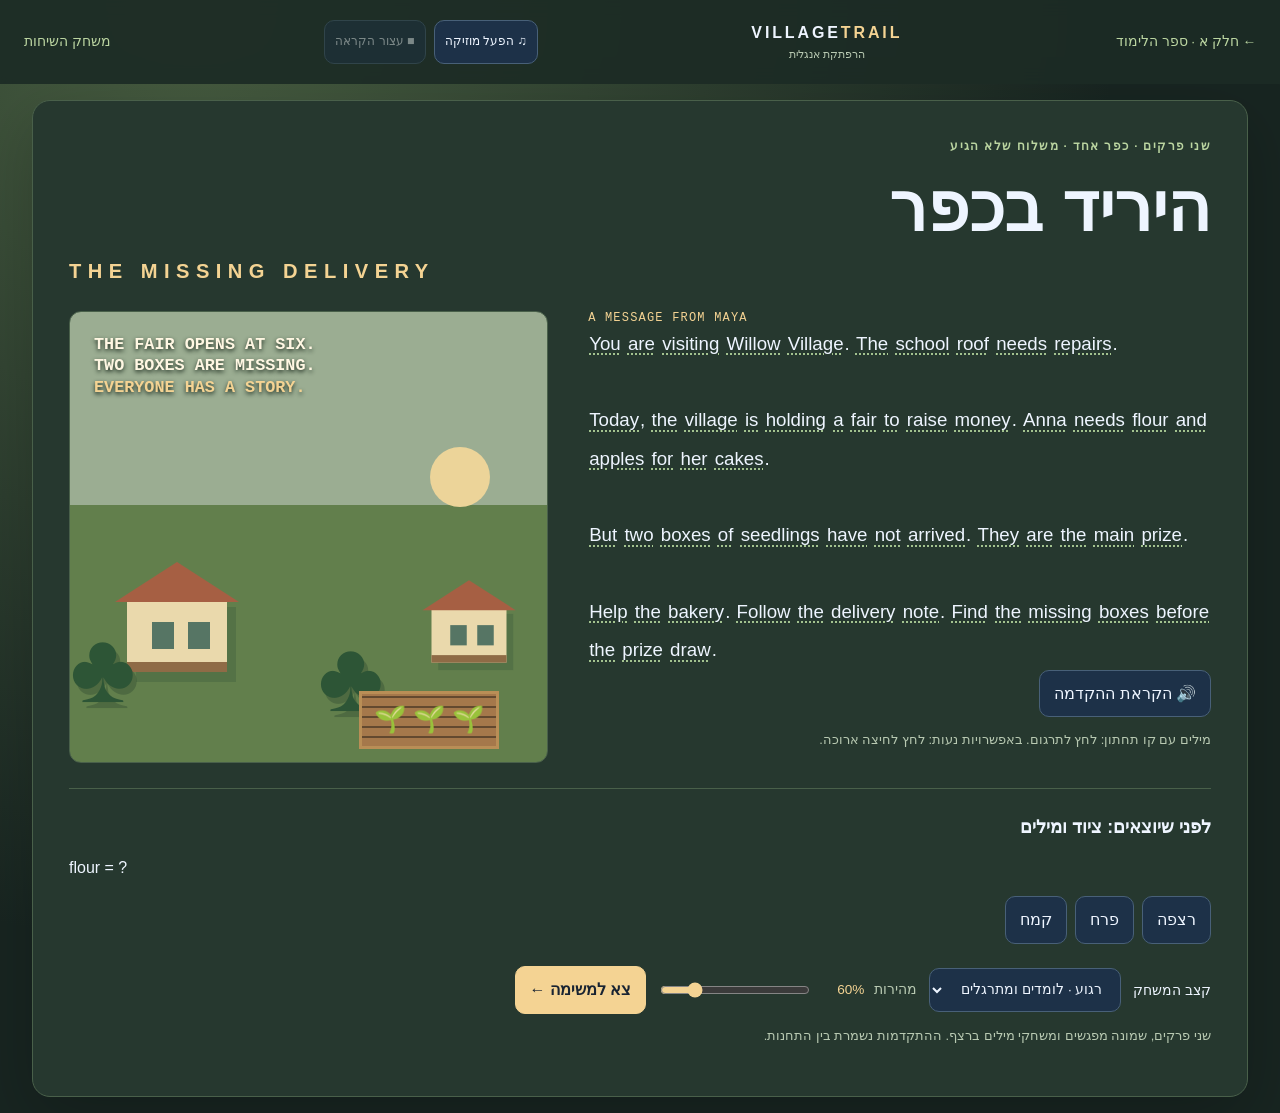
==== commit c41c0808: "Remember adjustable slower gameplay speed and review all correct sentences after challenges" ====
--- a/city.html
+++ b/city.html
@@ -1,16 +1,16 @@
-<!doctype html><html lang="he" dir="rtl"><head><meta charset="utf-8"><meta name="viewport" content="width=device-width,initial-scale=1"><meta name="theme-color" content="#0c1425"><title>היריד בכפר · Village Trail</title><link rel="stylesheet" href="city.css?v=village3"></head><body>
+<!doctype html><html lang="he" dir="rtl"><head><meta charset="utf-8"><meta name="viewport" content="width=device-width,initial-scale=1"><meta name="theme-color" content="#0c1425"><title>היריד בכפר · Village Trail</title><link rel="stylesheet" href="city.css?v=village4"></head><body>
 <header><a href="index.html">← חלק א · ספר הלימוד</a><span class="brand">VILLAGE<span>TRAIL</span> <small>הרפתקת אנגלית</small></span><div class="sound-toolbar"><button id="music" aria-pressed="false">♫ הפעל מוזיקה</button><button id="speechStop" disabled>■ עצור הקראה</button></div><a href="game.html">משחק השיחות</a></header>
 <main>
 <section id="intro" class="intro panel"><div class="kicker">שני פרקים · כפר אחד · משלוח שלא הגיע</div><h1>היריד בכפר<span lang="en" dir="ltr">THE MISSING DELIVERY</span></h1><div class="intro-grid"><div><div class="radio-tag">A MESSAGE FROM MAYA</div><div id="introText" class="english-intro" lang="en" dir="ltr"><p>You are visiting Willow Village. The school <ruby>roof<rt>גג</rt></ruby> needs repairs.</p><p>Today, the village is holding a <ruby>fair<rt>יריד</rt></ruby> to raise money. Anna needs <ruby>flour<rt>קמח</rt></ruby> and apples for her cakes.</p><p>But two boxes of <ruby>seedlings<rt>שתילים</rt></ruby> have not arrived. They are the main <ruby>prize<rt>פרס</rt></ruby>.</p><p>Help the bakery. Follow the <ruby>delivery<rt>משלוח</rt></ruby> note. Find the missing boxes before the prize draw.</p></div><button id="readIntro">🔊 הקראת ההקדמה</button><p class="subtle">מילים עם קו תחתון: לחץ לתרגום. באפשרויות נעות: לחץ לחיצה ארוכה.</p></div><div class="poster village-poster" aria-label="בתי כפר, מטע וארגזי שתילים"><div class="village-sun"></div><div class="cottage c1"></div><div class="cottage c2"></div><div class="orchard-tree t1">♣</div><div class="orchard-tree t2">♣</div><div class="plant-crate">🌱 🌱 🌱</div><span>THE FAIR OPENS AT SIX.<br>TWO BOXES ARE MISSING.<br><b>EVERYONE HAS A STORY.</b></span></div></div>
 <div class="prep"><h2>לפני שיוצאים: ציוד ומילים</h2><p id="vocabPrompt" lang="en" dir="ltr"></p><div id="vocabChoices"></div><p id="vocabFeedback" role="status"></p></div>
-<div class="launch"><label>קצב המשחק <select id="difficulty"><option value="slow">רגוע · לומדים ומתרגלים</option><option value="normal" selected>רגיל · משימה נגד השעון</option><option value="fast">מהיר · אתגר זריזות</option></select></label><button id="start" class="primary">צא למשימה ←</button><button id="continue" hidden>המשך מהתחנה השמורה</button></div><p class="subtle">שני פרקים, שמונה מפגשים ומשחקי מילים ברצף. ההתקדמות נשמרת בין התחנות.</p></section>
+<div class="launch"><label>קצב המשחק <select id="difficulty"><option value="slow" selected>רגוע · לומדים ומתרגלים</option><option value="normal">רגיל · משימה נגד השעון</option><option value="fast">מהיר · אתגר זריזות</option></select></label><label class="speed-control" for="gameSpeed">מהירות <output id="gameSpeedValue" for="gameSpeed">60%</output><input id="gameSpeed" type="range" min="40" max="140" step="5" value="60" aria-label="מהירות המשחק"></label><button id="start" class="primary">צא למשימה ←</button><button id="continue" hidden>המשך מהתחנה השמורה</button></div><p class="subtle">שני פרקים, שמונה מפגשים ומשחקי מילים ברצף. ההתקדמות נשמרת בין התחנות.</p></section>
 <section id="play" hidden>
 <div class="hud panel"><div><small id="chapterLabel">פרק 1 · ההזמנה החסרה</small><strong id="objective">מצא את מאיה בכיכר</strong></div><div class="hud-numbers"><span>◷ <b id="clock">4:00</b></span><span>★ <b id="points">0</b></span><span id="shields" aria-label="נסיונות">◆◆◆◆◆</span></div></div>
 <div class="play-layout"><div class="world-wrap panel"><div class="map-bar"><span>WILLOW VILLAGE / MAP</span><span id="mapHint">לחץ על המפה כדי ללכת</span></div><canvas id="city" width="960" height="720" tabindex="0" aria-label="מפת כפר מלמעלה. תנועה בחצים או בלחיצה. אפשר גם לבחור יעד בכפתורים מתחת למפה."></canvas><div class="map-bottom"><span><i class="dot"></i> אתה · <span class="gold">◎</span> היעד הבא</span><button id="talk" disabled>💬 דבר עם הדמות</button></div></div><aside class="panel field-notes"><div class="kicker">FIELD NOTES</div><h2>יומן המשימה</h2><ol id="questList"><li>מצא את השוק</li><li>קנה מצרכים למאפייה</li><li>ברר לאן נמסרו הארגזים</li></ol><div id="inventory">🎒 התיק ריק · 18 מטבעות</div><p id="radio" role="status">Maya: Meet me in the village square.</p><div class="destinations"><button data-go="square">כיכר הכפר · Maya</button><button data-go="market">השוק · Anna</button><button data-go="school">בית הספר · Tom</button><button data-go="yard">חצר המשלוחים · Leo</button><button data-go="orchard">המטע · Ruth</button><button data-go="mill">הטחנה · Eli</button><button data-go="bridge">הגשר · Maya</button><button data-go="hall">אולם הכפר · Anna</button></div></aside></div>
 <div class="bottom-controls"><div class="dpad" aria-label="תנועה"><button data-move="up" aria-label="למעלה">↑</button><div><button data-move="left" aria-label="שמאלה">←</button><button data-move="down" aria-label="למטה">↓</button><button data-move="right" aria-label="ימינה">→</button></div></div><div class="toggles"><button id="pause">Ⅱ השהה</button><button id="voice" aria-pressed="true">🔊 הקראה</button><button id="reset">מסע חדש</button></div></div>
 </section>
-<section id="complete" class="panel finish" hidden><div class="kicker">TWO CHAPTERS COMPLETE</div><h1>כולם תרמו בדרך שלהם.</h1><p id="endingEnglish" lang="en" dir="ltr">The plants are here. The fair is open. The school will have a new roof.</p><p id="endingStory"></p><div id="finalScore"></div><button id="again" class="primary">ביקור נוסף בכפר</button><a href="index.html">חזרה לספר</a></section>
+<section id="complete" class="panel finish" hidden><div class="kicker">TWO CHAPTERS COMPLETE</div><h1>כולם תרמו בדרך שלהם.</h1><p id="endingEnglish" lang="en" dir="ltr">The plants are here. The fair is open. The school will have a new roof.</p><p id="endingStory"></p><div id="finalScore"></div><div id="endingReview"></div><button id="again" class="primary">ביקור נוסף בכפר</button><a href="index.html">חזרה לספר</a></section>
 </main>
-<div id="overlay" class="overlay" hidden><section class="dialog panel" role="dialog" aria-modal="true" aria-labelledby="dialogTitle"><div class="dialog-top"><span id="dialogTag" class="kicker"></span><button id="dialogMusic" aria-pressed="false">♫ הפעל מוזיקה</button><button id="dialogStop" disabled>■ עצור הקראה</button><button id="dialogPause">Ⅱ השהה</button><button id="dialogRead" aria-label="השמע את השיחה">🔊</button></div><h2 id="dialogTitle"></h2><p id="dialogEnglish" lang="en" dir="ltr"></p><p id="dialogHebrew"></p><div id="dialogBody"></div><div id="arena" hidden><div id="challengePrompt" lang="en" dir="ltr"></div><div id="field"><div id="catcher" aria-label="הדמות שלך">▲</div></div><div id="laneControls"><button data-lane="0">1 · שמאל / עליון</button><button data-lane="1">2 · אמצע</button><button data-lane="2">3 · ימין / תחתון</button></div><p id="roundStatus" aria-live="polite"></p><button id="assist">עזרה: בחירה בלי תנועה</button><div id="staticAnswers" hidden></div></div><p id="dialogFeedback" role="status"></p><button id="dialogAction" class="primary">המשך ←</button></section></div>
+<div id="overlay" class="overlay" hidden><section class="dialog panel" role="dialog" aria-modal="true" aria-labelledby="dialogTitle"><div class="dialog-top"><span id="dialogTag" class="kicker"></span><button id="dialogMusic" aria-pressed="false">♫ הפעל מוזיקה</button><button id="dialogStop" disabled>■ עצור הקראה</button><button id="dialogPause">Ⅱ השהה</button><button id="dialogRead" aria-label="השמע את השיחה">🔊</button></div><label class="speed-control dialog-speed" for="dialogSpeed">מהירות <output id="dialogSpeedValue" for="dialogSpeed">60%</output><input id="dialogSpeed" type="range" min="40" max="140" step="5" value="60" aria-label="מהירות באתגר"></label><h2 id="dialogTitle"></h2><p id="dialogEnglish" lang="en" dir="ltr"></p><p id="dialogHebrew"></p><div id="dialogBody"></div><div id="arena" hidden><div id="challengePrompt" lang="en" dir="ltr"></div><div id="field"><div id="catcher" aria-label="הדמות שלך">▲</div></div><div id="laneControls"><button data-lane="0">1 · שמאל / עליון</button><button data-lane="1">2 · אמצע</button><button data-lane="2">3 · ימין / תחתון</button></div><p id="roundStatus" aria-live="polite"></p><button id="assist">עזרה: בחירה בלי תנועה</button><div id="staticAnswers" hidden></div></div><p id="dialogFeedback" role="status"></p><button id="dialogAction" class="primary">המשך ←</button></section></div>
 <div id="glossary" class="glossary" hidden><section class="panel" role="dialog" aria-modal="true" aria-labelledby="glossWord"><h2 id="glossWord" lang="en" dir="ltr"></h2><p id="glossMeaning" dir="rtl"></p><button id="glossRead">🔊 השמע מילה</button><button id="glossClose" class="primary">סגור תרגום</button></section></div>
-<script src="city-language.js?v=village3"></script><script src="city-data.js?v=village3"></script><script src="city.js?v=village3"></script></body></html>
+<script src="city-language.js?v=village4"></script><script src="city-data.js?v=village4"></script><script src="city.js?v=village4"></script></body></html>
--- a/city.css
+++ b/city.css
@@ -4,3 +4,5 @@
 :root{--bg:#182521;--panel:#26382f;--line:#49604a;--gold:#f4d393;--mint:#bbd5a1;--muted:#b8c9b2}body{background:radial-gradient(ellipse at 15% 0,#485e41,transparent 60%),var(--bg)}.word-token{background:#3e6150;border-color:#a2c49a}.word-token.balloon{background:#7a4f43}.word-token.balloon:nth-child(2n){background:#446269}.word-token.balloon:nth-child(3n){background:#796837}#field{height:360px;background:repeating-linear-gradient(90deg,#293c30 0 calc(33.333% - 1px),#617a53 calc(33.333% - 1px) 33.333%)}#field.side{background:repeating-linear-gradient(0deg,#293c30 0 calc(33.333% - 1px),#617a53 calc(33.333% - 1px) 33.333%)}#challengePrompt{background:#17291f;border:1px solid #658062;border-radius:12px;padding:14px;min-height:65px;font-size:1.3rem}#catcher.basket{width:74px;height:39px;background:repeating-linear-gradient(0deg,transparent 0 6px,#57361f 6px 8px),repeating-linear-gradient(90deg,#b88447 0 8px,#d7a65e 8px 12px);border:3px solid #edc384;border-radius:5px 5px 21px 21px;box-shadow:0 6px 8px #0005}#catcher.basket:before{content:'';position:absolute;width:55px;height:29px;left:6px;top:-27px;border:4px solid #edc384;border-bottom:0;border-radius:36px 36px 0 0}#catcher.basket:after{content:'';position:absolute;inset:-5px -5px auto;height:7px;background:#e2b370;border-radius:8px}#catcher.runner{width:46px;height:45px;border:0;background:transparent}#catcher.runner:before{content:'';position:absolute;left:12px;top:13px;width:25px;height:28px;border-radius:8px;background:#e1ac61;box-shadow:-6px 13px 0 -3px #bdc7bf,9px 13px 0 -3px #bdc7bf}#catcher.runner:after{content:'';position:absolute;left:15px;top:0;width:20px;height:20px;border-radius:50%;background:#eac79e}#dialogFeedback{min-height:28px}.village-poster{background:linear-gradient(#9bad92 0 43%,#627f4c 43% 100%)}.village-poster>span{color:#fff7e3;text-shadow:0 2px 4px #162519;top:22px;font-size:1.05rem}.village-sun{position:absolute;right:12%;top:30%;width:60px;height:60px;background:#ecd499;border-radius:50%}.cottage{position:absolute;bottom:20%;width:100px;height:75px;background:#ead9ac;border-bottom:10px solid #8f6b46;box-shadow:9px 10px #203d3133}.cottage:before{content:'';position:absolute;left:-12px;top:-35px;border-left:62px solid transparent;border-right:62px solid transparent;border-bottom:40px solid #a65f43}.cottage:after{content:'';position:absolute;left:25px;top:25px;width:22px;height:27px;background:#567564;box-shadow:36px 0 #567564}.c1{left:12%}.c2{right:6%;transform:scale(.75)}.orchard-tree{position:absolute;bottom:10%;font-size:100px;line-height:1;color:#2d5536;text-shadow:4px 6px #28422c55}.t1{left:0}.t2{left:52%;bottom:8%}.plant-crate{position:absolute;right:10%;bottom:3%;padding:5px 12px;background:repeating-linear-gradient(0deg,#a5784b 0 8px,#63492f 8px 10px);font-size:26px;border:3px solid #b98e56}.field-notes .destinations{max-height:310px;overflow:auto}.map-bar{background:#293d31}.hud{background:#22362b}.brand>span{color:#f4d393}@media(max-width:560px){#field{height:320px}.dialog{padding:14px}#challengePrompt{font-size:1.1rem;padding:10px}.village-poster{min-height:240px}.village-poster>span{font-size:.85rem}.word-token{font-size:.9rem}.field-notes .destinations{max-height:180px}}
 
 header{position:sticky;top:0;z-index:12;background:#1c2c25ed;backdrop-filter:blur(8px);flex-wrap:wrap}.sound-toolbar{display:flex;gap:8px}.sound-toolbar button,.dialog-top button{font-size:.78rem;padding:8px 10px}.dialog-top{gap:7px;flex-wrap:wrap}.dialog-top .kicker{margin-inline-end:auto}.english-intro{white-space:pre-line}.reading-word{display:inline!important;font:inherit!important;font-weight:inherit!important;line-height:inherit!important;color:inherit!important;background:none!important;border:0!important;border-radius:3px!important;padding:0 1px!important;min-height:0!important;box-shadow:none!important;text-decoration:underline dotted #aacb95;text-underline-offset:4px;cursor:pointer;white-space:normal}.reading-word:hover{color:#ffe1a0!important}.reading-word.reading-now{background:#ffda74!important;color:#192e22!important;text-decoration:none;box-shadow:0 0 0 3px #ffda74!important}.missing-word{text-decoration:none;cursor:default}.glossary{position:fixed;inset:0;z-index:60;background:#08160fd9;display:flex;align-items:center;justify-content:center;padding:20px}.glossary>section{max-width:440px;width:100%;padding:28px;text-align:center;box-shadow:0 20px 90px #0009}.glossary h2{font-size:1.7rem;color:var(--gold);margin:0 0 16px}.glossary p{font-size:1.2rem}.glossary button{margin:7px}.word-token{text-decoration:underline dotted #b9d6ba;text-underline-offset:4px;-webkit-touch-callout:none;touch-action:none}@media(max-width:560px){header{padding:8px 12px;gap:6px}.sound-toolbar{order:4;justify-content:center;width:100%}.sound-toolbar button{padding:5px 10px;min-height:36px}.dialog-top button{font-size:.7rem;min-height:38px;padding:6px}.dialog-top .kicker{width:100%;text-align:start}.reading-word{padding:0!important}}
+
+.speed-control{display:flex;align-items:center;gap:10px;font-size:.85rem;color:var(--muted)}.speed-control output{color:var(--gold);font-variant-numeric:tabular-nums;min-width:42px}.speed-control input[type=range]{direction:ltr;accent-color:var(--gold);width:150px;min-height:36px;cursor:pointer}.dialog-speed{margin:10px 0 4px;padding:5px 0;border-bottom:1px solid var(--line)}.dialog-speed input{flex:1;max-width:240px}.challenge-review{margin-top:16px;padding:16px;background:#192d22;border:1px solid var(--line);border-radius:12px;max-height:42dvh;overflow:auto;text-align:start}.challenge-review h3{margin:0 0 12px;font-size:1rem;color:var(--gold)}.challenge-review ol{margin:0;padding-inline-start:22px}.challenge-review li{padding:12px 4px;border-bottom:1px solid var(--line)}.challenge-review li:last-child{border-bottom:0}.challenge-review p{margin:0 0 7px;line-height:1.7}.review-translation{font-size:.88rem;color:var(--muted)}.challenge-review button:not(.reading-word){min-height:36px;padding:4px 10px;font-size:.78rem}#endingReview .challenge-review{max-height:none}@media(max-width:560px){.launch .speed-control{width:100%}.speed-control input[type=range]{flex:1}.challenge-review{padding:10px;max-height:38dvh}}
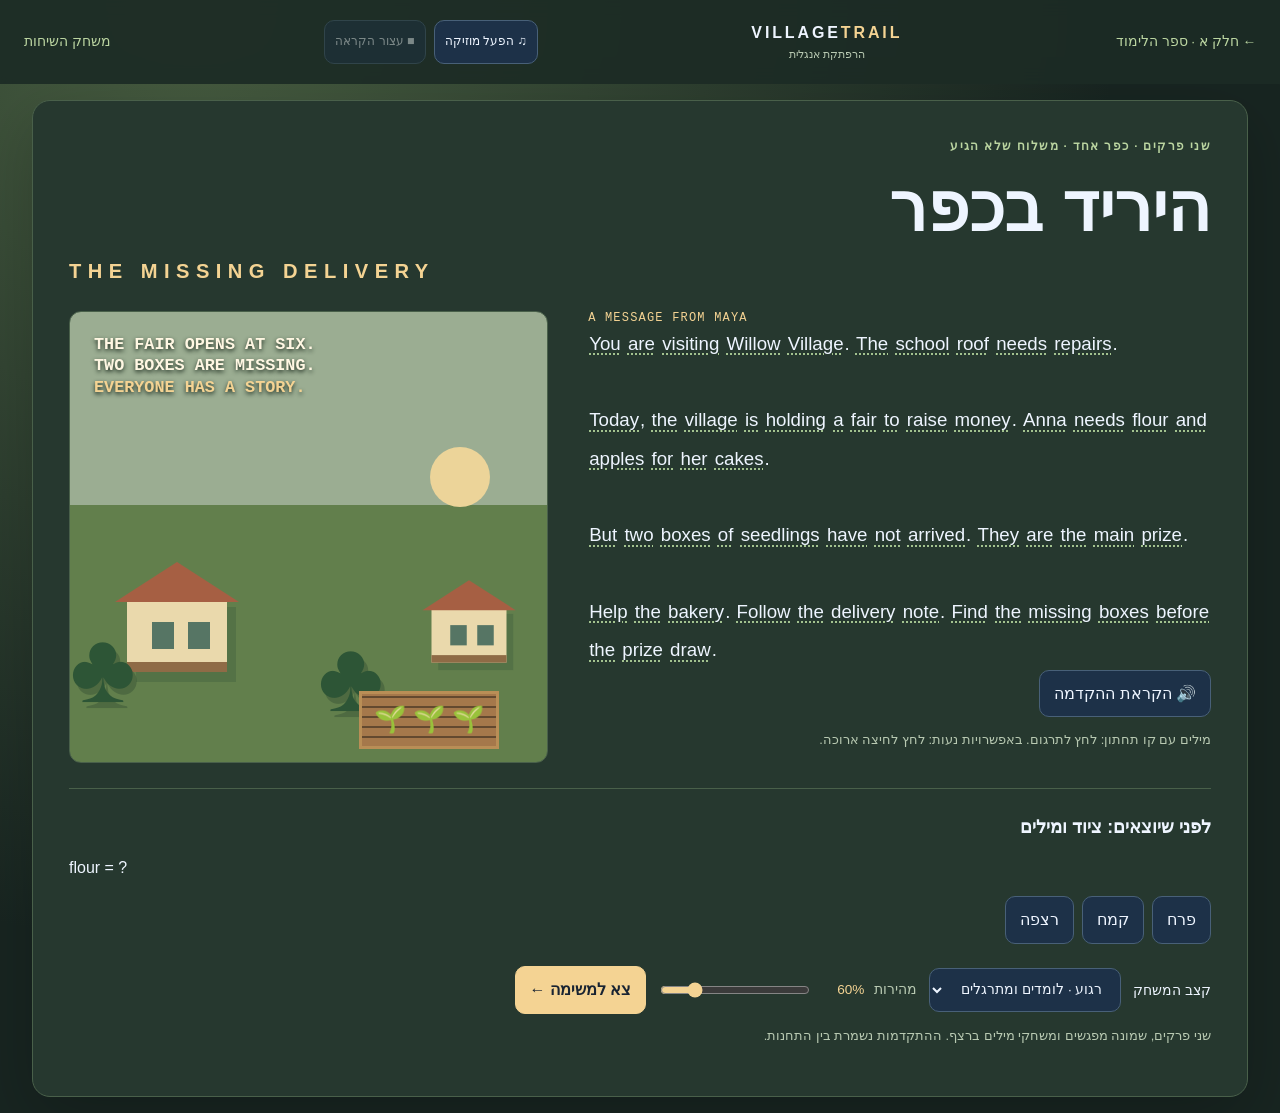
==== commit b147b23e: "Catch falling words when their lower edge crosses the visible basket rim" ====
--- a/city.html
+++ b/city.html
@@ -1,4 +1,4 @@
-<!doctype html><html lang="he" dir="rtl"><head><meta charset="utf-8"><meta name="viewport" content="width=device-width,initial-scale=1"><meta name="theme-color" content="#0c1425"><title>היריד בכפר · Village Trail</title><link rel="stylesheet" href="city.css?v=village4"></head><body>
+<!doctype html><html lang="he" dir="rtl"><head><meta charset="utf-8"><meta name="viewport" content="width=device-width,initial-scale=1"><meta name="theme-color" content="#0c1425"><title>היריד בכפר · Village Trail</title><link rel="stylesheet" href="city.css?v=village5"></head><body>
 <header><a href="index.html">← חלק א · ספר הלימוד</a><span class="brand">VILLAGE<span>TRAIL</span> <small>הרפתקת אנגלית</small></span><div class="sound-toolbar"><button id="music" aria-pressed="false">♫ הפעל מוזיקה</button><button id="speechStop" disabled>■ עצור הקראה</button></div><a href="game.html">משחק השיחות</a></header>
 <main>
 <section id="intro" class="intro panel"><div class="kicker">שני פרקים · כפר אחד · משלוח שלא הגיע</div><h1>היריד בכפר<span lang="en" dir="ltr">THE MISSING DELIVERY</span></h1><div class="intro-grid"><div><div class="radio-tag">A MESSAGE FROM MAYA</div><div id="introText" class="english-intro" lang="en" dir="ltr"><p>You are visiting Willow Village. The school <ruby>roof<rt>גג</rt></ruby> needs repairs.</p><p>Today, the village is holding a <ruby>fair<rt>יריד</rt></ruby> to raise money. Anna needs <ruby>flour<rt>קמח</rt></ruby> and apples for her cakes.</p><p>But two boxes of <ruby>seedlings<rt>שתילים</rt></ruby> have not arrived. They are the main <ruby>prize<rt>פרס</rt></ruby>.</p><p>Help the bakery. Follow the <ruby>delivery<rt>משלוח</rt></ruby> note. Find the missing boxes before the prize draw.</p></div><button id="readIntro">🔊 הקראת ההקדמה</button><p class="subtle">מילים עם קו תחתון: לחץ לתרגום. באפשרויות נעות: לחץ לחיצה ארוכה.</p></div><div class="poster village-poster" aria-label="בתי כפר, מטע וארגזי שתילים"><div class="village-sun"></div><div class="cottage c1"></div><div class="cottage c2"></div><div class="orchard-tree t1">♣</div><div class="orchard-tree t2">♣</div><div class="plant-crate">🌱 🌱 🌱</div><span>THE FAIR OPENS AT SIX.<br>TWO BOXES ARE MISSING.<br><b>EVERYONE HAS A STORY.</b></span></div></div>
@@ -13,4 +13,4 @@
 </main>
 <div id="overlay" class="overlay" hidden><section class="dialog panel" role="dialog" aria-modal="true" aria-labelledby="dialogTitle"><div class="dialog-top"><span id="dialogTag" class="kicker"></span><button id="dialogMusic" aria-pressed="false">♫ הפעל מוזיקה</button><button id="dialogStop" disabled>■ עצור הקראה</button><button id="dialogPause">Ⅱ השהה</button><button id="dialogRead" aria-label="השמע את השיחה">🔊</button></div><label class="speed-control dialog-speed" for="dialogSpeed">מהירות <output id="dialogSpeedValue" for="dialogSpeed">60%</output><input id="dialogSpeed" type="range" min="40" max="140" step="5" value="60" aria-label="מהירות באתגר"></label><h2 id="dialogTitle"></h2><p id="dialogEnglish" lang="en" dir="ltr"></p><p id="dialogHebrew"></p><div id="dialogBody"></div><div id="arena" hidden><div id="challengePrompt" lang="en" dir="ltr"></div><div id="field"><div id="catcher" aria-label="הדמות שלך">▲</div></div><div id="laneControls"><button data-lane="0">1 · שמאל / עליון</button><button data-lane="1">2 · אמצע</button><button data-lane="2">3 · ימין / תחתון</button></div><p id="roundStatus" aria-live="polite"></p><button id="assist">עזרה: בחירה בלי תנועה</button><div id="staticAnswers" hidden></div></div><p id="dialogFeedback" role="status"></p><button id="dialogAction" class="primary">המשך ←</button></section></div>
 <div id="glossary" class="glossary" hidden><section class="panel" role="dialog" aria-modal="true" aria-labelledby="glossWord"><h2 id="glossWord" lang="en" dir="ltr"></h2><p id="glossMeaning" dir="rtl"></p><button id="glossRead">🔊 השמע מילה</button><button id="glossClose" class="primary">סגור תרגום</button></section></div>
-<script src="city-language.js?v=village4"></script><script src="city-data.js?v=village4"></script><script src="city.js?v=village4"></script></body></html>
+<script src="city-language.js?v=village5"></script><script src="city-data.js?v=village5"></script><script src="city-physics.js?v=village5"></script><script src="city.js?v=village5"></script></body></html>
--- a/city.css
+++ b/city.css
@@ -6,3 +6,6 @@
 header{position:sticky;top:0;z-index:12;background:#1c2c25ed;backdrop-filter:blur(8px);flex-wrap:wrap}.sound-toolbar{display:flex;gap:8px}.sound-toolbar button,.dialog-top button{font-size:.78rem;padding:8px 10px}.dialog-top{gap:7px;flex-wrap:wrap}.dialog-top .kicker{margin-inline-end:auto}.english-intro{white-space:pre-line}.reading-word{display:inline!important;font:inherit!important;font-weight:inherit!important;line-height:inherit!important;color:inherit!important;background:none!important;border:0!important;border-radius:3px!important;padding:0 1px!important;min-height:0!important;box-shadow:none!important;text-decoration:underline dotted #aacb95;text-underline-offset:4px;cursor:pointer;white-space:normal}.reading-word:hover{color:#ffe1a0!important}.reading-word.reading-now{background:#ffda74!important;color:#192e22!important;text-decoration:none;box-shadow:0 0 0 3px #ffda74!important}.missing-word{text-decoration:none;cursor:default}.glossary{position:fixed;inset:0;z-index:60;background:#08160fd9;display:flex;align-items:center;justify-content:center;padding:20px}.glossary>section{max-width:440px;width:100%;padding:28px;text-align:center;box-shadow:0 20px 90px #0009}.glossary h2{font-size:1.7rem;color:var(--gold);margin:0 0 16px}.glossary p{font-size:1.2rem}.glossary button{margin:7px}.word-token{text-decoration:underline dotted #b9d6ba;text-underline-offset:4px;-webkit-touch-callout:none;touch-action:none}@media(max-width:560px){header{padding:8px 12px;gap:6px}.sound-toolbar{order:4;justify-content:center;width:100%}.sound-toolbar button{padding:5px 10px;min-height:36px}.dialog-top button{font-size:.7rem;min-height:38px;padding:6px}.dialog-top .kicker{width:100%;text-align:start}.reading-word{padding:0!important}}
 
 .speed-control{display:flex;align-items:center;gap:10px;font-size:.85rem;color:var(--muted)}.speed-control output{color:var(--gold);font-variant-numeric:tabular-nums;min-width:42px}.speed-control input[type=range]{direction:ltr;accent-color:var(--gold);width:150px;min-height:36px;cursor:pointer}.dialog-speed{margin:10px 0 4px;padding:5px 0;border-bottom:1px solid var(--line)}.dialog-speed input{flex:1;max-width:240px}.challenge-review{margin-top:16px;padding:16px;background:#192d22;border:1px solid var(--line);border-radius:12px;max-height:42dvh;overflow:auto;text-align:start}.challenge-review h3{margin:0 0 12px;font-size:1rem;color:var(--gold)}.challenge-review ol{margin:0;padding-inline-start:22px}.challenge-review li{padding:12px 4px;border-bottom:1px solid var(--line)}.challenge-review li:last-child{border-bottom:0}.challenge-review p{margin:0 0 7px;line-height:1.7}.review-translation{font-size:.88rem;color:var(--muted)}.challenge-review button:not(.reading-word){min-height:36px;padding:4px 10px;font-size:.78rem}#endingReview .challenge-review{max-height:none}@media(max-width:560px){.launch .speed-control{width:100%}.speed-control input[type=range]{flex:1}.challenge-review{padding:10px;max-height:38dvh}}
+
+/* The visible rim is a real element used by collision detection. */
+#catcher.basket:after{display:none}#catcher .basket-rim{position:absolute;top:-5px;left:-5px;right:-5px;height:7px;background:#e2b370;border-radius:8px;pointer-events:none}
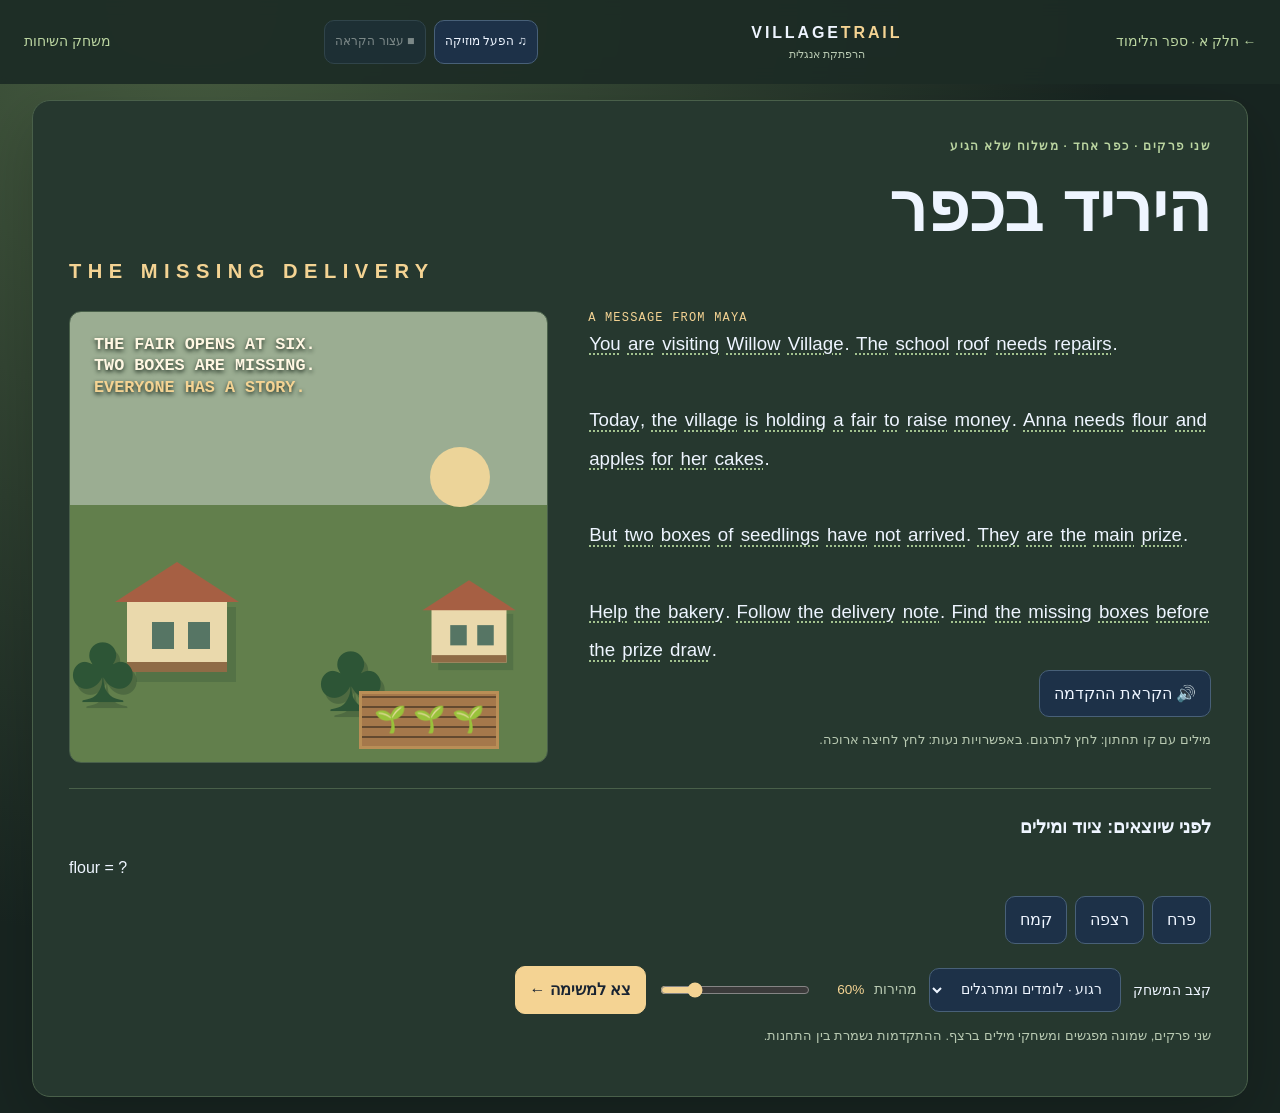
==== commit 67af6467: "Refresh game collision scripts after basket top fix" ====
--- a/city.html
+++ b/city.html
@@ -13,4 +13,4 @@
 </main>
 <div id="overlay" class="overlay" hidden><section class="dialog panel" role="dialog" aria-modal="true" aria-labelledby="dialogTitle"><div class="dialog-top"><span id="dialogTag" class="kicker"></span><button id="dialogMusic" aria-pressed="false">♫ הפעל מוזיקה</button><button id="dialogStop" disabled>■ עצור הקראה</button><button id="dialogPause">Ⅱ השהה</button><button id="dialogRead" aria-label="השמע את השיחה">🔊</button></div><label class="speed-control dialog-speed" for="dialogSpeed">מהירות <output id="dialogSpeedValue" for="dialogSpeed">60%</output><input id="dialogSpeed" type="range" min="40" max="140" step="5" value="60" aria-label="מהירות באתגר"></label><h2 id="dialogTitle"></h2><p id="dialogEnglish" lang="en" dir="ltr"></p><p id="dialogHebrew"></p><div id="dialogBody"></div><div id="arena" hidden><div id="challengePrompt" lang="en" dir="ltr"></div><div id="field"><div id="catcher" aria-label="הדמות שלך">▲</div></div><div id="laneControls"><button data-lane="0">1 · שמאל / עליון</button><button data-lane="1">2 · אמצע</button><button data-lane="2">3 · ימין / תחתון</button></div><p id="roundStatus" aria-live="polite"></p><button id="assist">עזרה: בחירה בלי תנועה</button><div id="staticAnswers" hidden></div></div><p id="dialogFeedback" role="status"></p><button id="dialogAction" class="primary">המשך ←</button></section></div>
 <div id="glossary" class="glossary" hidden><section class="panel" role="dialog" aria-modal="true" aria-labelledby="glossWord"><h2 id="glossWord" lang="en" dir="ltr"></h2><p id="glossMeaning" dir="rtl"></p><button id="glossRead">🔊 השמע מילה</button><button id="glossClose" class="primary">סגור תרגום</button></section></div>
-<script src="city-language.js?v=village5"></script><script src="city-data.js?v=village5"></script><script src="city-physics.js?v=village5"></script><script src="city.js?v=village5"></script></body></html>
+<script src="city-language.js?v=village5"></script><script src="city-data.js?v=village5"></script><script src="city-physics.js?v=basket-top-1"></script><script src="city.js?v=basket-top-1"></script></body></html>
